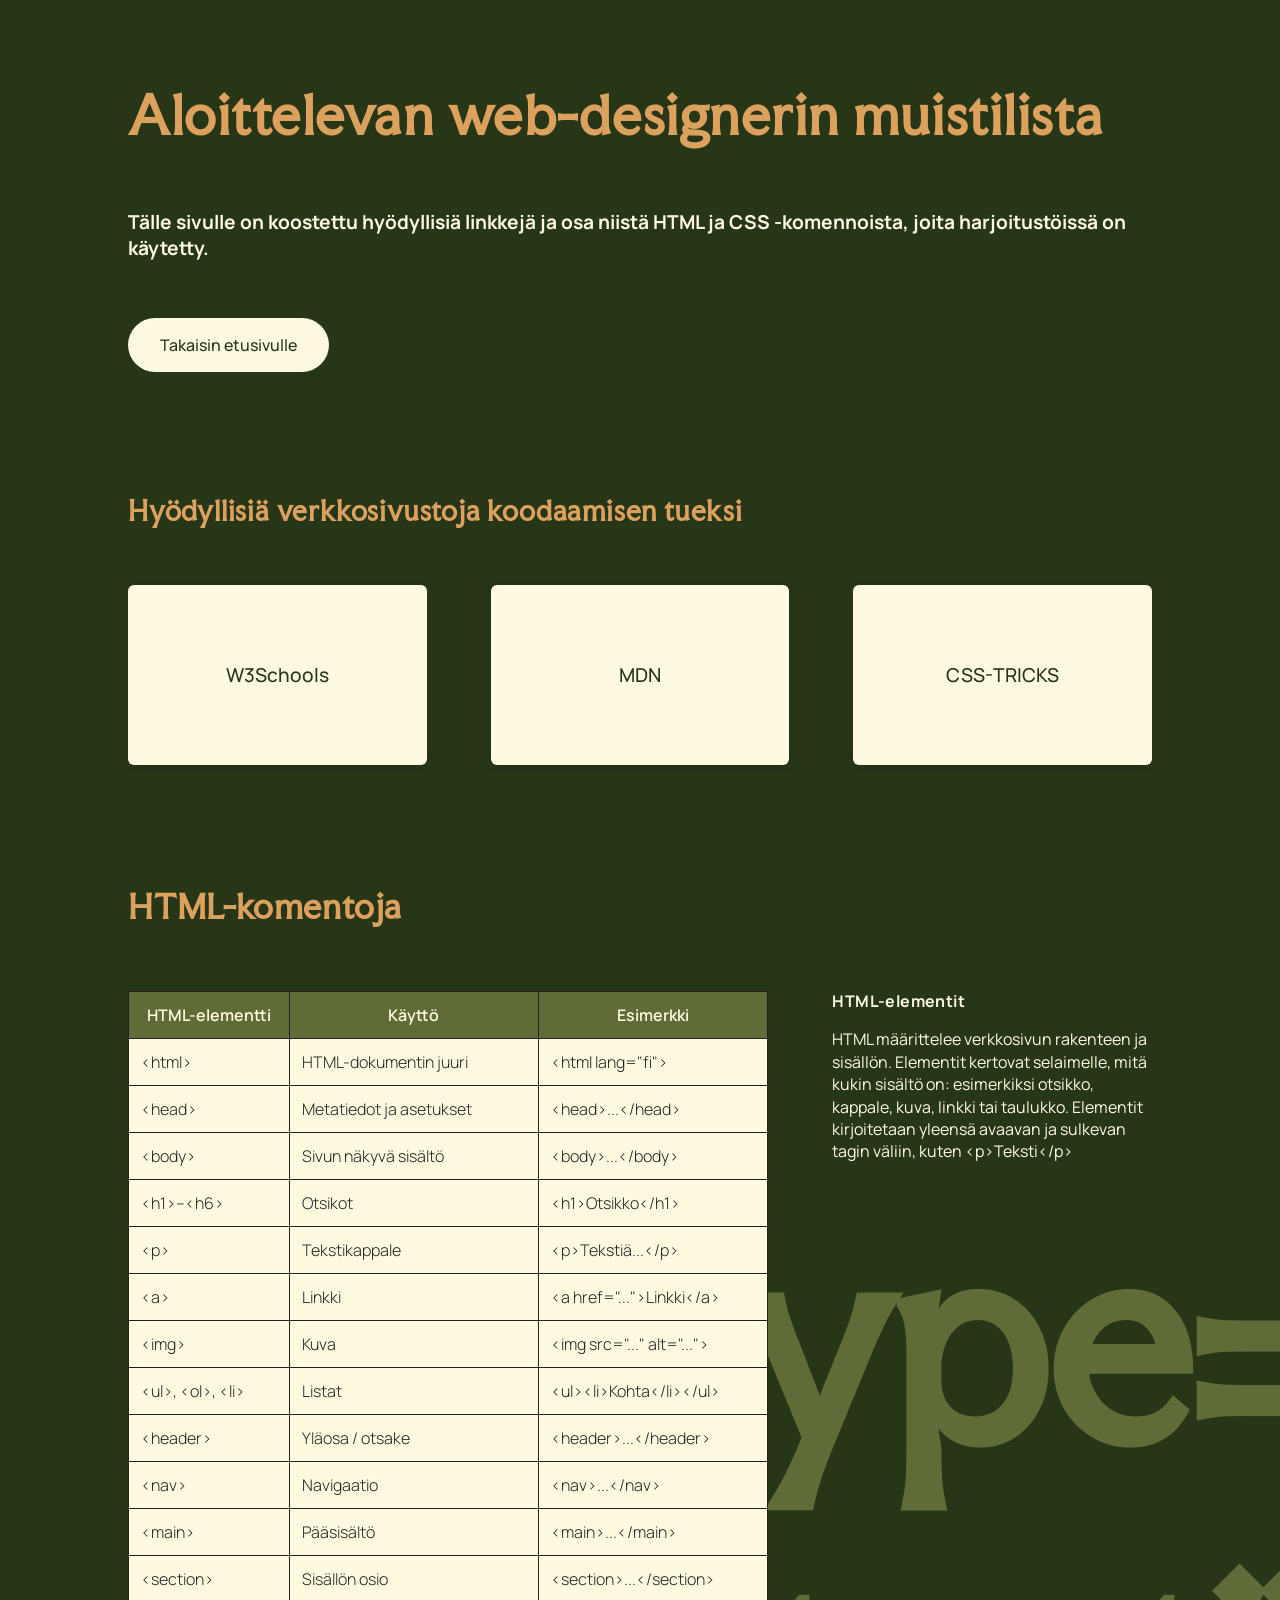
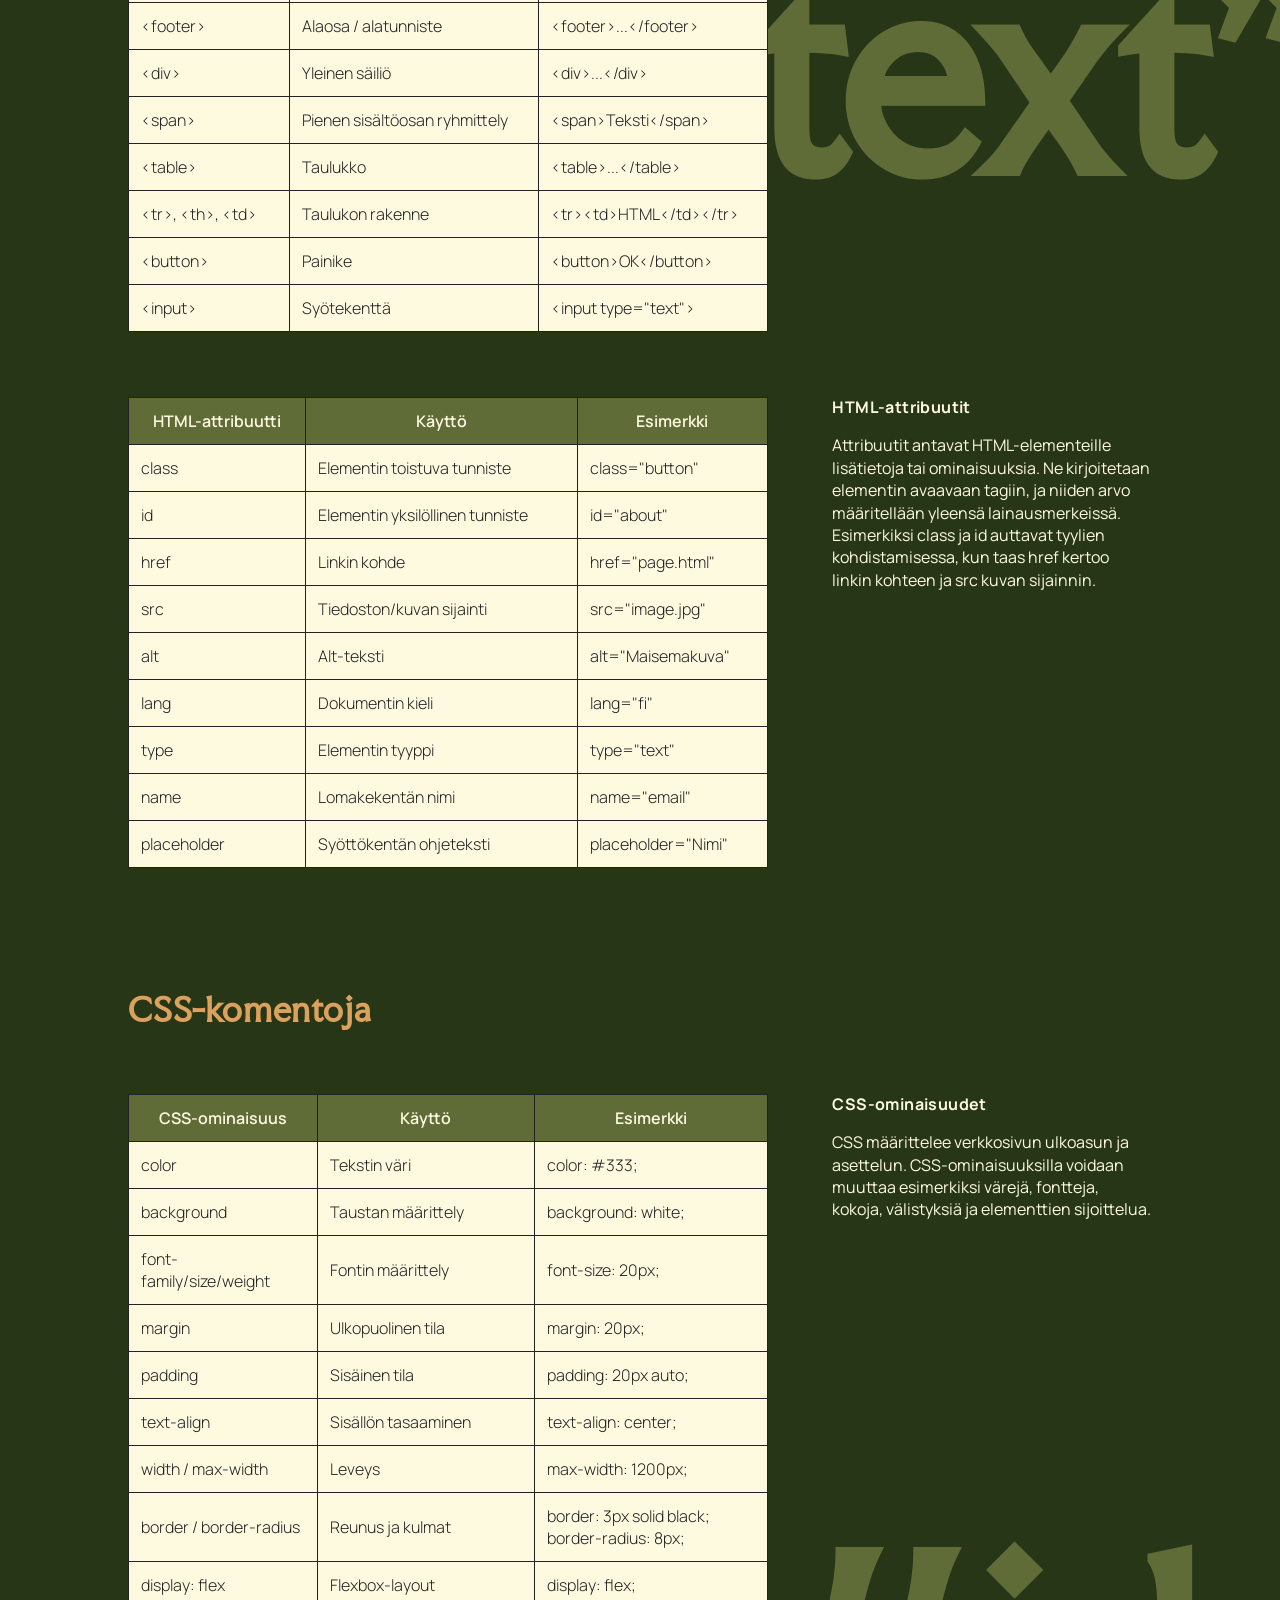
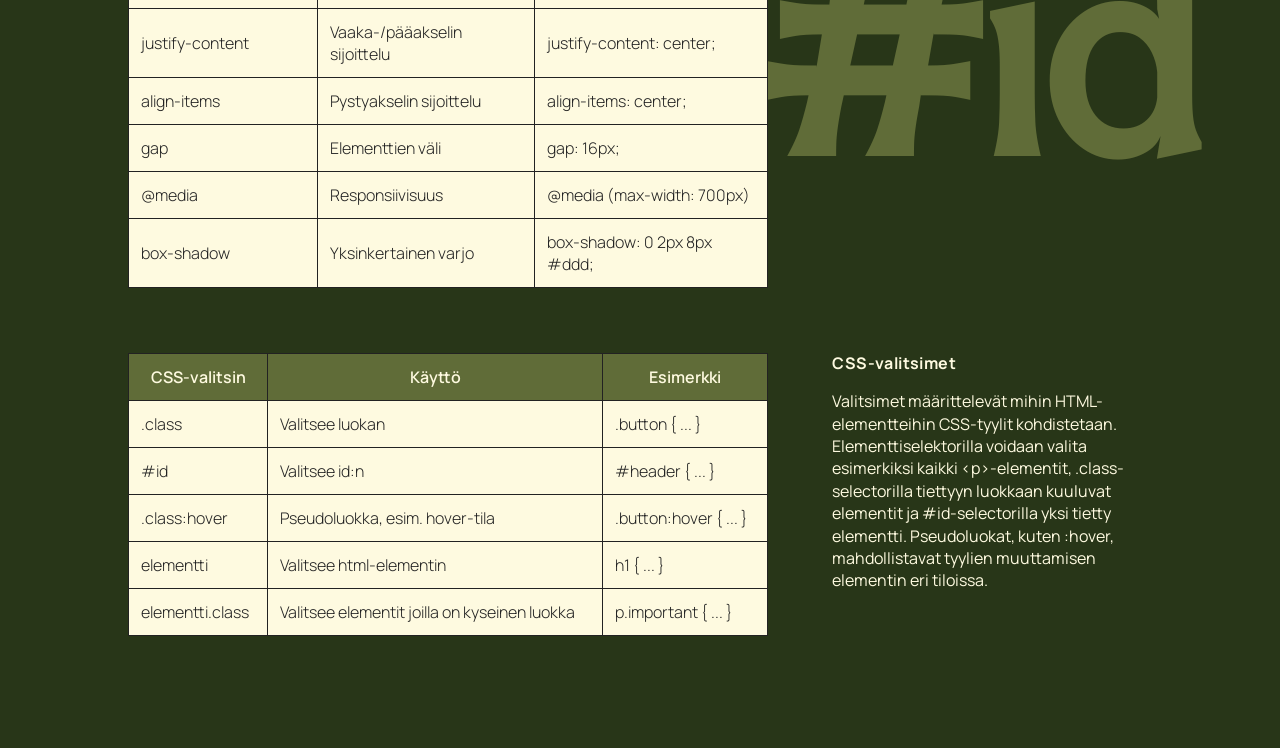
==== subpage.html @ 95933c52 "Lisätty linkkikortit alasivulle" ====
<!DOCTYPE html>
<html lang="fi">

<head>
    <title>HTML & CSS opiskeluprojekti</title>

    <meta charset="UTF-8">
    <meta name="author" content="Matias Tenhu">
    <meta name="description" content="HTML- ja CSS-opiskeluprojekti">
    <meta name="keywords" content="HTML, CSS, opiskeluprojekti">
    <meta name="viewport" content="width=device-width, initial-scale=1.0">

    <link rel="preconnect" href="https://fonts.googleapis.com">
    <link rel="preconnect" href="https://fonts.gstatic.com" crossorigin>
    <link href="https://fonts.googleapis.com/css2?family=Faculty+Glyphic&display=swap" rel="stylesheet">

    <link rel="preconnect" href="https://fonts.googleapis.com">
    <link rel="preconnect" href="https://fonts.gstatic.com" crossorigin>
    <link href="https://fonts.googleapis.com/css2?family=Manrope:wght@200..800&display=swap" rel="stylesheet">

    <link rel="stylesheet" href="style.css">
</head>

<body class="body-subpage">
    <header class="header-subpage">
        <h1>Aloittelevan web-designerin muistilista</h1>
        <h4>Tälle sivulle on koostettu hyödyllisiä linkkejä ja osa niistä HTML ja CSS -komennoista, joita
            harjoitustöissä on käytetty.</h4>
        <a href="index.html">Takaisin etusivulle</a>
    </header>

    <section class="links-subpage">
        <h3>Hyödyllisiä verkkosivustoja koodaamisen tueksi</h3>

        <div class="container-links-subpage">

            <div class="card">
                <div class="card-inner">
                    <a class="card-front" href="https://www.w3schools.com" target="_blank">
                        W3Schools</a>
                    <div class="card-back">
                        <p>Kaiken kattava kirjasto täynnä koodaustietoutta.</p>
                    </div>
                </div>
            </div>

            <div class="card">
                <div class="card-inner">
                    <a class="card-front" href="https://developer.mozilla.org/en-US/" target="_blank">
                        MDN</a>
                    <div class="card-back">
                        <p>HTML, CSS ja JavaScript ohjeita sekä hyödyllisiä työkaluja.</p>
                    </div>
                </div>
            </div>

            <div class="card">
                <div class="card-inner">
                    <a class="card-front" href="https://css-tricks.com/" target="_blank">
                        CSS-TRICKS</a>
                    <div class="card-back">
                        <p>Niksejä ja vinkkejä CSS-efektien ystäville</p>
                    </div>
                </div>
            </div>
            
        </div>
    </section>

    <main class="main-subpage">
        <section class="container-table-section">
            <h2>HTML-komentoja</h2>
            <section class="container-table-plus-aside type-decoration">
                <table>
                    <caption class="visually-hidden">HTML-elementtejä</caption>
                    <thead>
                        <tr>
                            <th>HTML-elementti</th>
                            <th>Käyttö</th>
                            <th>Esimerkki</th>
                        </tr>
                    </thead>
                    <tbody>
                        <tr>
                            <td>&lt;html&gt;</td>
                            <td>HTML-dokumentin juuri</td>
                            <td>&lt;html lang="fi"&gt;</td>
                        </tr>
                        <tr>
                            <td>&lt;head&gt;</td>
                            <td>Metatiedot ja asetukset</td>
                            <td>&lt;head&gt;...&lt;/head&gt;</td>
                        </tr>
                        <tr>
                            <td>&lt;body&gt;</td>
                            <td>Sivun näkyvä sisältö</td>
                            <td>&lt;body&gt;...&lt;/body&gt;</td>
                        </tr>
                        <tr>
                            <td>&lt;h1&gt;–&lt;h6&gt;</td>
                            <td>Otsikot</td>
                            <td>&lt;h1&gt;Otsikko&lt;/h1&gt;</td>
                        </tr>
                        <tr>
                            <td>&lt;p&gt;</td>
                            <td>Tekstikappale</td>
                            <td>&lt;p&gt;Tekstiä...&lt;/p&gt;</td>
                        </tr>
                        <tr>
                            <td>&lt;a&gt;</td>
                            <td>Linkki</td>
                            <td>&lt;a href="..."&gt;Linkki&lt;/a&gt;</td>
                        </tr>
                        <tr>
                            <td>&lt;img&gt;</td>
                            <td>Kuva</td>
                            <td>&lt;img src="..." alt="..."&gt;</td>
                        </tr>
                        <tr>
                            <td>&lt;ul&gt;, &lt;ol&gt;, &lt;li&gt;</td>
                            <td>Listat</td>
                            <td>&lt;ul&gt;&lt;li&gt;Kohta&lt;/li&gt;&lt;/ul&gt;</td>
                        </tr>
                        <tr>
                            <td>&lt;header&gt;</td>
                            <td>Yläosa / otsake</td>
                            <td>&lt;header&gt;...&lt;/header&gt;</td>
                        </tr>
                        <tr>
                            <td>&lt;nav&gt;</td>
                            <td>Navigaatio</td>
                            <td>&lt;nav&gt;...&lt;/nav&gt;</td>
                        </tr>
                        <tr>
                            <td>&lt;main&gt;</td>
                            <td>Pääsisältö</td>
                            <td>&lt;main&gt;...&lt;/main&gt;</td>
                        </tr>
                        <tr>
                            <td>&lt;section&gt;</td>
                            <td>Sisällön osio</td>
                            <td>&lt;section&gt;...&lt;/section&gt;</td>
                        </tr>
                        <tr>
                            <td>&lt;footer&gt;</td>
                            <td>Alaosa / alatunniste</td>
                            <td>&lt;footer&gt;...&lt;/footer&gt;</td>
                        </tr>
                        <tr>
                            <td>&lt;div&gt;</td>
                            <td>Yleinen säiliö</td>
                            <td>&lt;div&gt;...&lt;/div&gt;</td>
                        </tr>
                        <tr>
                            <td>&lt;span&gt;</td>
                            <td>Pienen sisältöosan ryhmittely</td>
                            <td>&lt;span&gt;Teksti&lt;/span&gt;</td>
                        </tr>
                        <tr>
                            <td>&lt;table&gt;</td>
                            <td>Taulukko</td>
                            <td>&lt;table&gt;...&lt;/table&gt;</td>
                        </tr>
                        <tr>
                            <td>&lt;tr&gt;, &lt;th&gt;, &lt;td&gt;</td>
                            <td>Taulukon rakenne</td>
                            <td>&lt;tr&gt;&lt;td&gt;HTML&lt;/td&gt;&lt;/tr&gt;</td>
                        </tr>
                        <tr>
                            <td>&lt;button&gt;</td>
                            <td>Painike</td>
                            <td>&lt;button&gt;OK&lt;/button&gt;</td>
                        </tr>
                        <tr>
                            <td>&lt;input&gt;</td>
                            <td>Syötekenttä</td>
                            <td>&lt;input type="text"&gt;</td>
                        </tr>
                    </tbody>
                </table>
                <aside>
                    <strong>HTML-elementit</strong>
                    <p>HTML määrittelee verkkosivun rakenteen ja sisällön. Elementit kertovat selaimelle, mitä kukin
                        sisältö on:
                        esimerkiksi otsikko, kappale, kuva, linkki tai taulukko. Elementit kirjoitetaan yleensä
                        avaavan ja sulkevan
                        tagin väliin, kuten &lt;p&gt;Teksti&lt;/p&gt;</p>
                </aside>
            </section>

            <section class="container-table-plus-aside">
                <table>
                    <caption class="visually-hidden">Html-attribuutteja</caption>
                    <thead>
                        <tr>
                            <th>HTML-attribuutti</th>
                            <th>Käyttö</th>
                            <th>Esimerkki</th>
                        </tr>
                    </thead>
                    <tbody>
                        <tr>
                            <td>class</td>
                            <td>Elementin toistuva tunniste</td>
                            <td>class="button"</td>
                        </tr>
                        <tr>
                            <td>id</td>
                            <td>Elementin yksilöllinen tunniste</td>
                            <td>id="about"</td>
                        </tr>
                        <tr>
                            <td>href</td>
                            <td>Linkin kohde</td>
                            <td>href="page.html"</td>
                        </tr>
                        <tr>
                            <td>src</td>
                            <td>Tiedoston/kuvan sijainti</td>
                            <td>src="image.jpg"</td>
                        </tr>
                        <tr>
                            <td>alt</td>
                            <td>Alt-teksti</td>
                            <td>alt="Maisemakuva"</td>
                        </tr>
                        <tr>
                            <td>lang</td>
                            <td>Dokumentin kieli</td>
                            <td>lang="fi"</td>
                        </tr>
                        <tr>
                            <td>type</td>
                            <td>Elementin tyyppi</td>
                            <td>type="text"</td>
                        </tr>
                        <tr>
                            <td>name</td>
                            <td>Lomakekentän nimi</td>
                            <td>name="email"</td>
                        </tr>
                        <tr>
                            <td>placeholder</td>
                            <td>Syöttökentän ohjeteksti</td>
                            <td>placeholder="Nimi"</td>
                        </tr>
                    </tbody>
                </table>
                <aside>
                    <strong>HTML-attribuutit</strong>
                    <p>Attribuutit antavat HTML-elementeille lisätietoja tai ominaisuuksia. Ne kirjoitetaan
                        elementin avaavaan
                        tagiin, ja niiden arvo määritellään yleensä lainausmerkeissä. Esimerkiksi class ja id
                        auttavat tyylien
                        kohdistamisessa, kun taas href kertoo linkin kohteen ja src kuvan sijainnin.</p>
                </aside>
            </section>
        </section>


        <section class="container-table-section">
            <h2>CSS-komentoja</h2>
            <section class="container-table-plus-aside id-decoration">
                <table>
                    <caption class="visually-hidden">CSS-ominaisuuksia</caption>
                    <thead>
                        <tr>
                            <th>CSS-ominaisuus</th>
                            <th>Käyttö</th>
                            <th>Esimerkki</th>
                        </tr>
                    </thead>
                    <tbody>
                        <tr>
                            <td>color</td>
                            <td>Tekstin väri</td>
                            <td>color: #333;</td>
                        </tr>
                        <tr>
                            <td>background</td>
                            <td>Taustan määrittely</td>
                            <td>background: white;</td>
                        </tr>
                        <tr>
                            <td>font-family/size/weight</td>
                            <td>Fontin määrittely</td>
                            <td>font-size: 20px;</td>
                        </tr>
                        <tr>
                            <td>margin</td>
                            <td>Ulkopuolinen tila</td>
                            <td>margin: 20px;</td>
                        </tr>
                        <tr>
                            <td>padding</td>
                            <td>Sisäinen tila</td>
                            <td>padding: 20px auto;</td>
                        </tr>
                        <tr>
                            <td>text-align</td>
                            <td>Sisällön tasaaminen</td>
                            <td>text-align: center;</td>
                        </tr>
                        <tr>
                            <td>width / max-width</td>
                            <td>Leveys</td>
                            <td>max-width: 1200px;</td>
                        </tr>
                        <tr>
                            <td>border / border-radius</td>
                            <td>Reunus ja kulmat</td>
                            <td>border: 3px solid black;<br>border-radius: 8px;</td>
                        </tr>
                        <tr>
                            <td>display: flex</td>
                            <td>Flexbox-layout</td>
                            <td>display: flex;</td>
                        </tr>
                        <tr>
                            <td>justify-content</td>
                            <td>Vaaka-/pääakselin sijoittelu</td>
                            <td>justify-content: center;</td>
                        </tr>
                        <tr>
                            <td>align-items</td>
                            <td>Pystyakselin sijoittelu</td>
                            <td>align-items: center;</td>
                        </tr>
                        <tr>
                            <td>gap</td>
                            <td>Elementtien väli</td>
                            <td>gap: 16px;</td>
                        </tr>
                        <tr>
                            <td>@media</td>
                            <td>Responsiivisuus</td>
                            <td>@media (max-width: 700px)</td>
                        </tr>
                        <tr>
                            <td>box-shadow</td>
                            <td>Yksinkertainen varjo</td>
                            <td>box-shadow: 0 2px 8px #ddd;</td>
                        </tr>
                    </tbody>
                </table>
                <aside>
                    <strong>CSS-ominaisuudet</strong>
                    <p>CSS määrittelee verkkosivun ulkoasun ja asettelun. CSS-ominaisuuksilla voidaan muuttaa
                        esimerkiksi
                        värejä, fontteja, kokoja, välistyksiä ja elementtien sijoittelua.</p>
                </aside>
            </section>

            <section class="container-table-plus-aside">
                <table>
                    <caption class="visually-hidden">CSS-valitsimia</caption>
                    <thead>
                        <tr>
                            <th>CSS-valitsin</th>
                            <th>Käyttö</th>
                            <th>Esimerkki</th>
                        </tr>
                    </thead>
                    <tbody>
                        <tr>
                            <td>.class</td>
                            <td>Valitsee luokan</td>
                            <td>.button { ... }</td>
                        </tr>
                        <tr>
                            <td>#id</td>
                            <td>Valitsee id:n</td>
                            <td>#header { ... }</td>
                        </tr>
                        <tr>
                            <td>.class:hover</td>
                            <td>Pseudoluokka, esim. hover-tila</td>
                            <td>.button:hover { ... }</td>
                        </tr>
                        <tr>
                            <td>elementti</td>
                            <td>Valitsee html-elementin</td>
                            <td>h1 { ... }</td>
                        </tr>
                        <tr>
                            <td>elementti.class</td>
                            <td>Valitsee elementit joilla on kyseinen luokka</td>
                            <td>p.important { ... }</td>
                        </tr>
                    </tbody>
                </table>
                <aside>
                    <strong>CSS-valitsimet</strong>
                    <p>Valitsimet määrittelevät mihin HTML-elementteihin CSS-tyylit kohdistetaan.
                        Elementtiselektorilla voidaan
                        valita esimerkiksi kaikki &lt;p&gt;-elementit, .class-selectorilla tiettyyn luokkaan
                        kuuluvat elementit
                        ja #id-selectorilla yksi tietty elementti. Pseudoluokat, kuten :hover, mahdollistavat
                        tyylien
                        muuttamisen elementin eri tiloissa.</p>
                </aside>
            </section>
        </section>
    </main>

</body>

</html>
---- style.css ----
/* #region MAINPAGE */

/* #region body */
* {
  box-sizing: border-box;
}

html {
  scroll-behavior: smooth;
}

body {
  margin: 0;
}

p,
li {
  font-family: "Manrope", sans-serif;
  font-size: 1rem;
  line-height: 1.4;
  max-width: 65ch;

}

h1 {
  font-family: "Faculty Glyphic", sans-serif;
  font-size: clamp(2.5rem, 4vw, 3.5rem);
  letter-spacing: 1.5px;
  line-height: 1.3;
}

h2 {
  font-family: "Faculty Glyphic", sans-serif;
  font-size: 32px;
  line-height: 1.2;
  letter-spacing: 0.8px;
}

h3 {
  font-family: "Faculty Glyphic", sans-serif;
  font-size: 1.6rem;
  letter-spacing: 0.8px;
}

h4 {
  font-family: "Manrope", sans-serif;
  font-size: 1.2rem;
}

strong {
  font-family: "Manrope", sans-serif;
  letter-spacing: 0.4px;
}

/* #endregion */

/* #region header */

.container-header {
  min-height: 100vh;
  padding: 5rem 10%;
  display: flex;
  flex-direction: column;
  justify-content: center;
  background-color: #283618;
  
  background-image: url("images/left-brace.svg");
  background-repeat: no-repeat;
  background-position: top left;
  background-size: 400px
}

.header-columns {
  display: flex;
  flex-direction: row;
  gap: 12rem;
}

.container-header h1 {
  color: #DDA15E;
}

.container-header p,
.container-header h4,
.container-header li,
.container-header strong {
  color: #FEFAE0;
}
/* vanha linkki, voi poistaa kun on varma ettei tarvii 
.container-header a {
  font-family: "Manrope";
  font-weight: 500;
  background-color: #FEFAE0;
  border-radius: 6px;
  padding: 16px 32px;
  width: fit-content;
  justify-content: center;
  align-items: center;
  margin-top: 2rem;
}

.container-header a:link {
  color: #283618;
  text-decoration: none;
}

.container-header a:visited {
  color: #606C38;
  text-decoration: none;
}

.container-header a:hover {
  color: #DDA15E;
  text-decoration: none;
}

.container-header a:active {
  color: #BC6C25;
  text-decoration: none;
}
  */

.animation1 {
animation: slide-up 1.5s cubic-bezier(0.22, 1, 0.36, 1) forwards;
}

@keyframes slide-up {
  from {
    transform: translateY(100vh);
    opacity: 0;
  }

  to {
    transform: translateY(0);
    opacity: 1;
  }
}

.animation2 {
animation: slide-up2 2s cubic-bezier(0.22, 1, 0.36, 1) forwards;
}

@keyframes slide-up2 {
  from {
    transform: translateY(200vh);
    opacity: 0;
  }

  to {
    transform: translateY(0);
    opacity: 1;
  }
}

.animation3 {
  opacity: 0;
  transform: translateX(100vw);

  animation: slide-in 2s cubic-bezier(0.22, 1, 0.36, 1) forwards;
  animation-delay: 1.5s;

  font-size: 13vh;
}

@keyframes slide-in {
  from {
    transform: translateX(100vw);
    opacity: 0;
  }

  to {
    transform: translateX(0);
    opacity: 1;
  }
}



/* #endregion */

/* #region main */

.container-main {
  border-top: 5px dashed #DDA15E;
  padding: 5rem 10% 10rem;
  display: flex;
  flex-direction: column;
  gap: 6rem;

  background-color: #283618;
  position: relative;

  background-image: url("images/code-decoration.svg");
  background-repeat: no-repeat;
  background-position: right center;
  background-size: auto 120%;
}

.code-fade-green {
    position: absolute;
    inset: 0;
    background: linear-gradient(
        to right,
        #283618 0%,
        #283618 60%,
        #28361800 95%
      );
    pointer-events: none;
}

.container-main h1,
.container-main .course-card {
    position: relative;
    z-index: 1;
}

.container-main h1 {
  color: #DDA15E;
  margin-bottom: 0;
}

.course-card {
  display: flex;
  flex-direction: column;
  gap: 0.8rem;
  max-width: clamp(40ch, 70vw, 80ch);
  padding: 2rem;
  
  border: 1px solid #606C3833;
  border-radius: 16px;

  background: #606C380D;
  backdrop-filter: blur(12px);
  -webkit-backdrop-filter: blur(12px);
  box-shadow:
    0 8px 30px rgb(0 0 0 / 0.08),
    inset 0 1px 1px rgb(255 255 255 / 0.5);

  transition: transform 0.2s ease;
}

.course-card:hover{
  transform: scale(1.03);
}

.course-card h2 {
  color: #DDA15E;
  margin: 1rem 0 0rem;

}

.course-card p,
.course-card strong,
.course-card li,
.course-card a {
  color: #FEFAE0;
}

.two-columns {
  display: flex;
  flex-direction: row;
  gap: 8rem;
}

.two-columns p {
  margin: 0;
}

a:link {
  color: #FEFAE0;
  text-decoration: underline;
}

a:visited {
  color: #606C38;
  text-decoration: underline;
}

a:hover {
  color: #DDA15E;
  text-decoration: underline;
}

a:active {
  color: #BC6C25;
  text-decoration: underline;
}


/* #endregion */

/* #region reflection */

.section-reflection {
  min-height: 90vh;
  padding: 5rem 10%;
  color: #283618;
  background-color: #FEFAE0;
  /* HTML-elementin ankkurointi parent-elementtiin */
  position: relative;
  overflow: hidden;
}

 /* HTML-elementti */
.section-reflection::before {
  content: "</html>";
  position: absolute;

  /* sijainti */
  right: -10%;
  bottom: -12%;

  /* koko */
  font-size: clamp(8rem, 20vw, 20rem);
  font-weight: 700;

  /* ulkoasu */
  color: #DDA15E;
  font-family: "Faculty Glyphic";

  /* ei vaikuta sisältöön */
  pointer-events: none;
  user-select: none;

  /* estää koristeen vaikuttamasta layoutiin */
  z-index: 0;
}

.section-reflection>* {
  position: relative;
  z-index: 1;
}

.three-columns {
  display: grid;
  grid-template-columns: repeat(3, 1fr);
  gap: 3rem;
  margin-top: 4rem;
}

.section-reflection h4 {
  color: #283618;
}

/* #endregion */

/* #region footer */

.footer {
  height: clamp(20vh, 30vw, 40vw);
  padding: 5rem 10%;
  text-align: center;
  background-color: #DDA15E;

  display: flex;
  flex-direction: column;
  justify-content: center;
  gap: 1.5rem;
  position: relative;

  background-image: url("images/orange-code-decoration.svg");
  background-repeat: no-repeat;
  background-position: left center;
  background-size: clamp(300px, 35vw, 600px) auto;
}

.color-fade-orange {
  position: absolute;
  inset: 0;

  background: linear-gradient(
    to left,
    #DDA15E 0%,
    #DDA15E 70%,
    #DDA15E00 95%
  );

  pointer-events: none;
}

.footer h3,
.footer .container-buttons {
  position: relative;
  z-index: 1;
}

.footer h3 {
  margin-top: 0;
  font-size: clamp(1.2rem, 3vw, 2.5rem);
  color:#FEFAE0;
}

.container-buttons {
  display: flex;
  justify-content: center;
  gap: 6rem;
}

.container-buttons a {
  position: relative;
  padding: 16px 32px;
  flex: 1 0 0;
  font-family: "Manrope";
  font-weight: 700;
  color:#BC6C25;
  background-color: #FEFAE0;
  box-shadow: 2px 2px 3px #BC6C25;
  text-decoration: none;
  border-radius: 6px;
  cursor: pointer;
  overflow: hidden;
  z-index: 0;
}

/* Oranssi tausta */
.container-buttons a::before {
  content: "";
  position: absolute;
  inset: 0;
  background: #BC6C25;
  transform: scaleY(0);
  transform-origin: bottom;
  transition: transform 0.4s ease;
  z-index: -1;
}

/* Hover: oranssi pyyhkäisee alhaalta ylös */
.container-buttons a:hover::before {
  transform: scaleY(1);
}

/* Tekstin väri hoverissa */
.container-buttons a:hover {
  color: #FEFAE0;
}

/* Napsahdus painettaessa */
.container-buttons a:active {
  transform: scale(0.94);
  transition: transform 0.05s;
  box-shadow: 0.5px 0.5px 3px #BC6C25;
}

/* #endregion */

/* #endregion */


/* #region SUBPAGE */

/* #region body */

.body-subpage {
  background-color: #283618;
}

.body-subpage h1,
.body-subpage h2,
.body-subpage h3 {
  color: #DDA15E
}

.body-subpage h4,
.body-subpage p,
.body-subpage strong {
  color: #FEFAE0;
}

.body-subpage th {
  font-family: "Manrope";
  font-weight: 600;
  color: #FEFAE0;
}

.body-subpage td {
  font-family: "Manrope";
  font-weight: 300;
  color: #222;
}


/* #endregion */

/* #region header */

.header-subpage {
  display: flex;
  flex-direction: column;
  min-height: 20vh;
  padding: 3rem 10%;
}


.header-subpage a {
  font-family: "Manrope";
  font-weight: 500;
  background-color: #FEFAE0;
  border-radius: 30px;
  padding: 16px 32px;
  width: fit-content;
  justify-content: center;
  align-items: center;
  margin-top: 2rem;
}

.header-subpage a:link {
  color: #283618;
  text-decoration: none;
}

.header-subpage a:visited {
  color: #606C38;
  text-decoration: none;
}

.header-subpage a:hover {
  color: #DDA15E;
  text-decoration: none;
}

.header-subpage a:active {
  color: #BC6C25;
  text-decoration: none;
}

/* #endregion */

/* #region useful links */

.links-subpage {
  display: flex;
  flex-direction: column;
  gap: 2rem;
  min-height: 20vh;
  padding: 3rem 10%;
}

.container-links-subpage {
  display: flex;
  flex-direction: row;
  gap: 4rem;
}

.card {
  flex: 1;
  height: 180px;
  perspective: 1000px;
  font-family: "Manrope";
  font-weight: 500;
}

/* Kortin pyörivä osa */
.card-inner {
  position: relative;
  width: 100%;
  height: 100%;

  transition: transform 0.5s ease;
  transform-style: preserve-3d;

  box-shadow: 0 2px 6px #2222224D;
  border-radius: 6px;
}

/* Pyöräytys */
.card:hover .card-inner {
  transform: rotateY(180deg);
}

/* Etu- ja takapuolen yhteiset tyylit */
.card-front,
.card-back {
  position: absolute;
  inset: 0;

  display: flex;
  justify-content: center;
  align-items: center;

  padding: 32px;
  border-radius: 6px;

  backface-visibility: hidden;
}

/* Etupuoli */
.card-front {
  background: #FEFAE0;
  color: #222222;
  font-size: larger;
  text-decoration: none;
}

/* Takapuoli */
.card-back {
  background: #FEFAE0;
  color: #222222;
  text-align: center;

  transform: rotateY(180deg);
}

.card p,
.card a {
  color:#283618;
  text-decoration: none;
}

/*
.card {
  display: flex;
  flex-direction: column;
  text-align: center;
  padding: 32px;
  justify-content: center;
  align-items: center;
  gap: 8px;
  flex: 1;
  background: #FEFAE0;
  font-family: "Manrope";
  font-weight: 500;
  border-radius: 6px;

  box-shadow: 0 2px 6px #2222224D;
  
  transition: transform 0.2s ease;
}

.card:hover {
  transform: scale(1.03);
  transform: translateY(-2px);
  box-shadow: 0 5px 12px #222222;
}

.card a {
  font-size: larger;
}

.card p {
  color: #222222;
}
*/

/* #endregion */

/* #region main */

.main-subpage {
  margin-bottom: 5vw;
}

.container-table-section {
  display: flex;
  flex-direction: column;
  gap: 4rem;
  min-height: 20vh;
  padding: 3rem 10%;
}

.container-table-section h2 {
  margin-bottom: 0rem;
}

.container-table-plus-aside {
  display: flex;
  flex-direction: row;
  gap: 4rem;
}

aside {
  max-width: 40ch;
  flex: 1
}

table {
  border-collapse: collapse;
  background-color: #FEFAE0;
  width: 100%;
  flex: 2
}

th,
td {
  border: 1px solid #222222;
  padding: 0.75rem;
}

th {
  background-color: #606C38;
}

tr {
  background-color: #FEFAE0;
}

.visually-hidden {
  position: absolute;
  width: 1px;
  height: 1px;
  overflow: hidden;
  clip-path: inset(50%);
  white-space: nowrap;
}

.type-decoration {
  position: relative;
  overflow: visible;
}

.type-decoration::before {
  content: "type=\A”text”";
  white-space: pre;

  position: absolute;
  left: 50%;
  top: 20%;

  transform: translateX(0);

  font-size: clamp(8rem, 20vw, 25rem);
  font-weight: 700;
  color: #606C38;
  font-family: "Faculty Glyphic", sans-serif;

  pointer-events: none;
  user-select: none;
  z-index: 0;
}
.id-decoration {
  position: relative;
  overflow: visible;
}

.id-decoration::before {
  content: "#id";
  position: absolute;

  right: -5%;
  top: 50%;

  font-size: clamp(8rem, 20vw, 25rem);
  font-weight: 700;
  color: #606C38;
  font-family: "Faculty Glyphic", sans-serif;

  pointer-events: none;
  user-select: none;
  z-index: 0;
}

.container-table-section * {
  position: relative;
  z-index: 1;
}

/* #endregion */

/* #endregion */
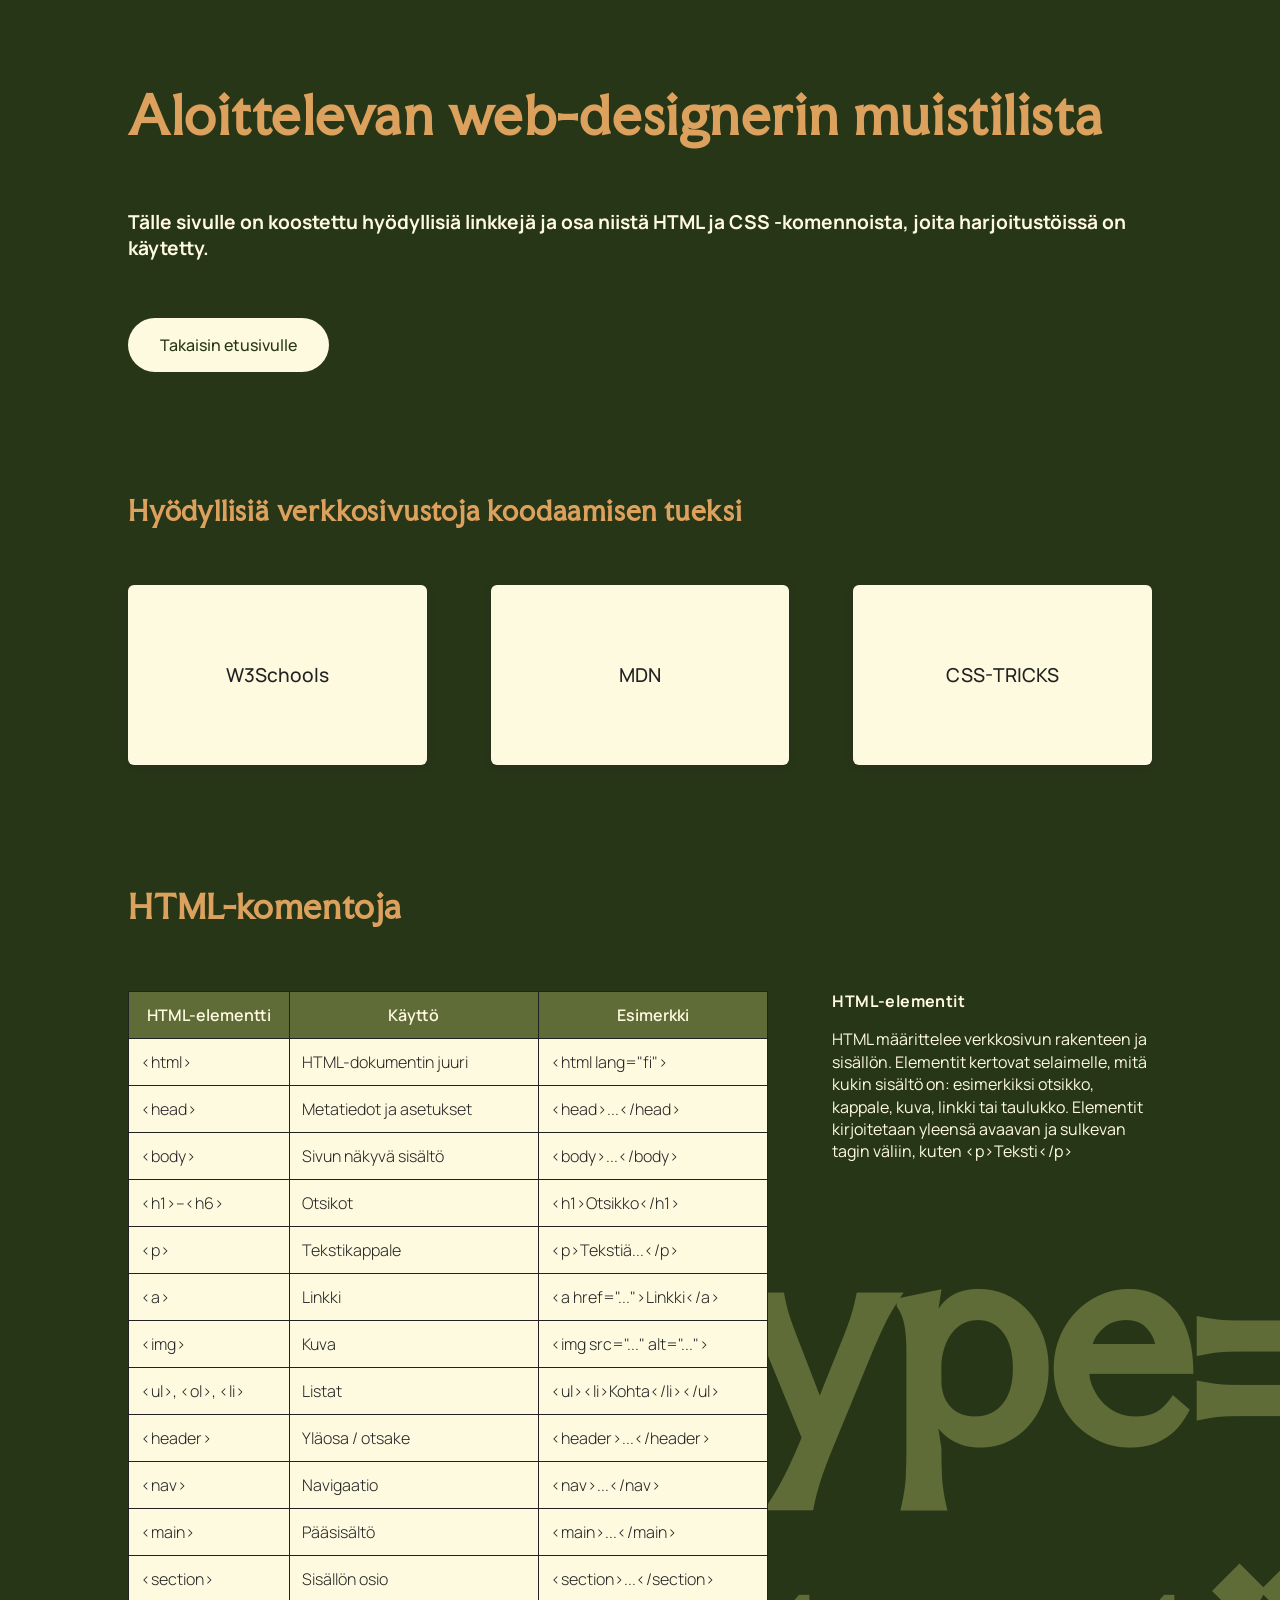
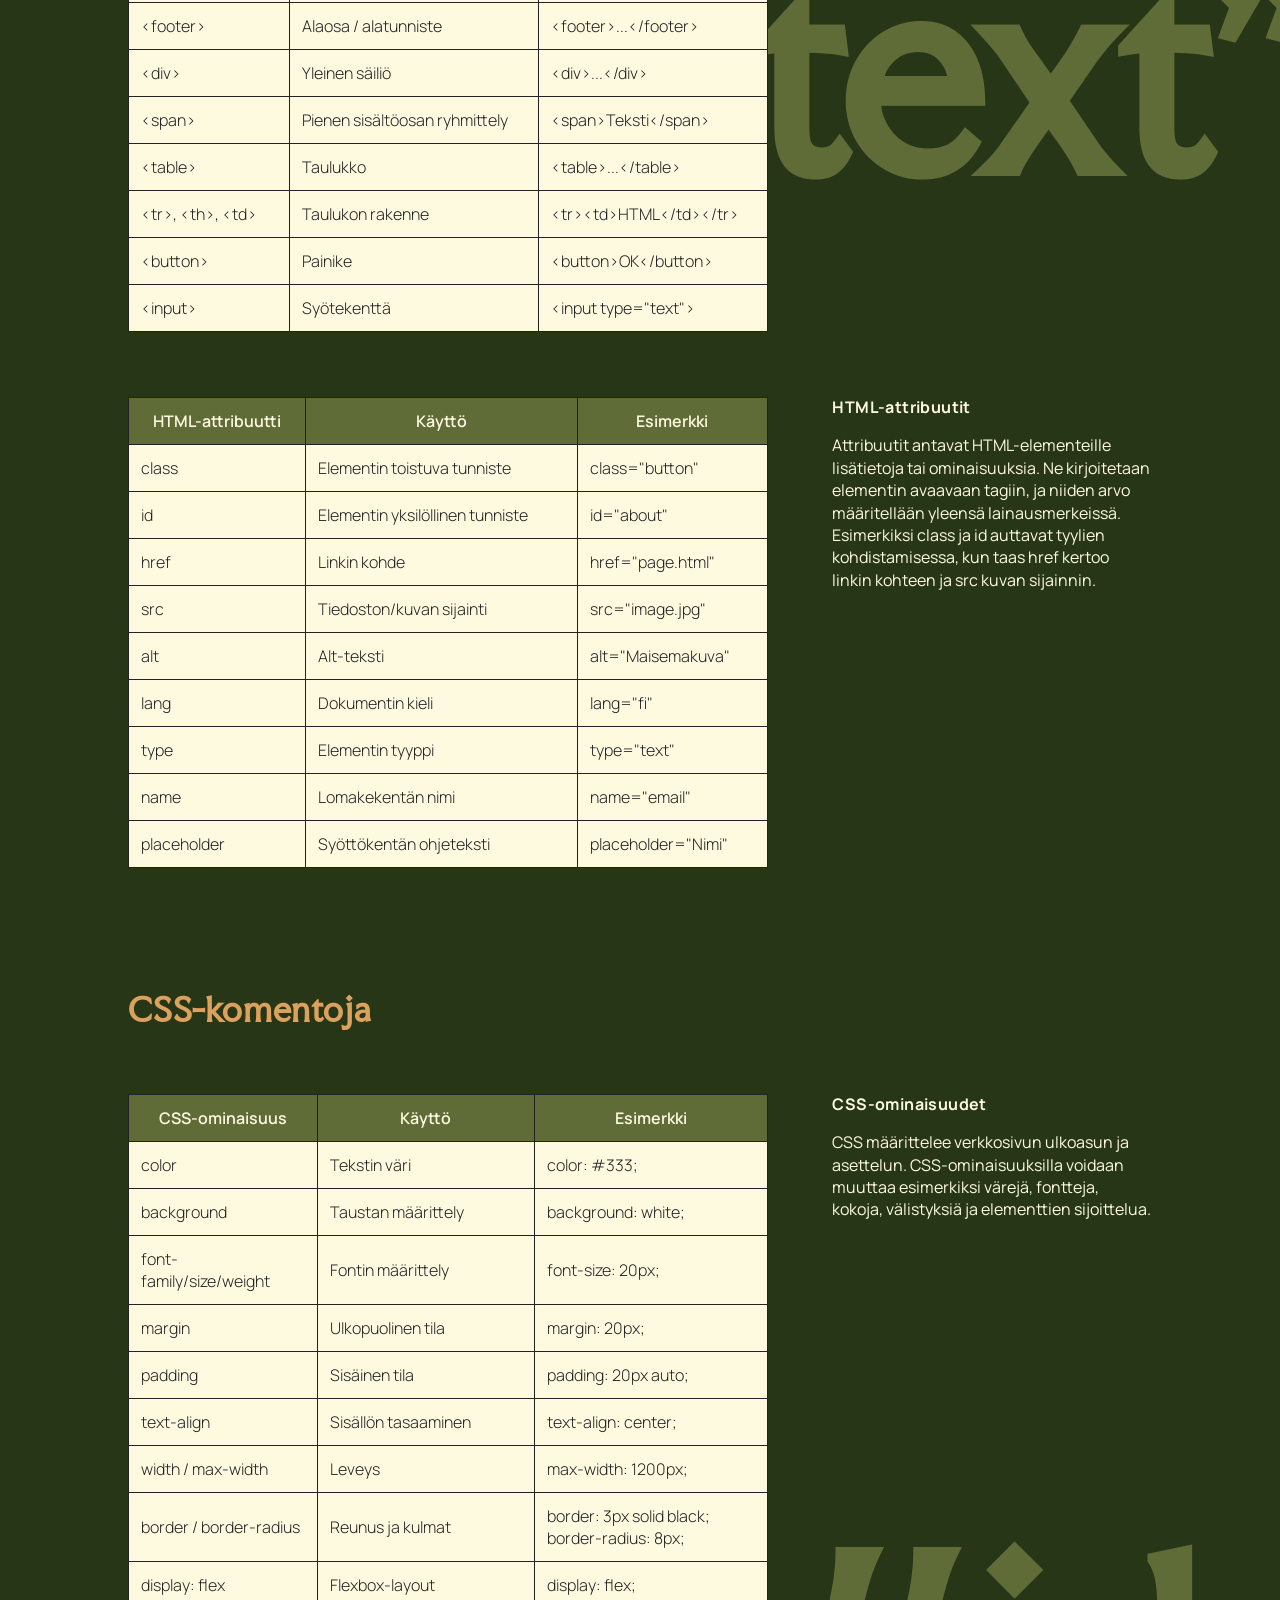
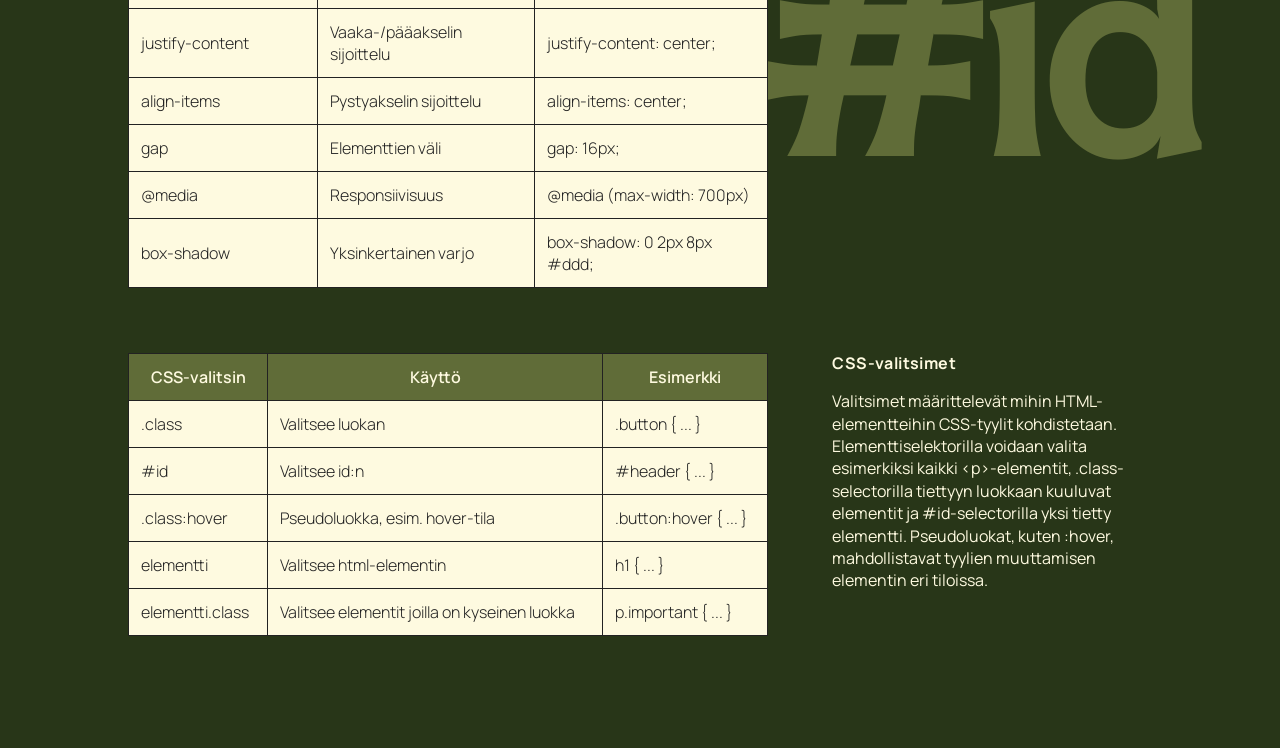
==== commit 6cc84a8e: "Kortteja säädetty, ei toimi" ====
--- a/subpage.html
+++ b/subpage.html
@@ -29,43 +29,49 @@
         <a href="index.html">Takaisin etusivulle</a>
     </header>
 
-    <section class="links-subpage">
-        <h3>Hyödyllisiä verkkosivustoja koodaamisen tueksi</h3>
+   <section class="links-subpage">
+    <h3>Hyödyllisiä verkkosivustoja koodaamisen tueksi</h3>
 
         <div class="container-links-subpage">
 
-            <div class="card">
+            <a class="card" href="https://www.w3schools.com" target="_blank">
                 <div class="card-inner">
-                    <a class="card-front" href="https://www.w3schools.com" target="_blank">
-                        W3Schools</a>
+                    <div class="card-front">
+                        W3Schools
+                    </div>
+
                     <div class="card-back">
                         <p>Kaiken kattava kirjasto täynnä koodaustietoutta.</p>
                     </div>
                 </div>
-            </div>
-
-            <div class="card">
+            </a>
+
+            <a class="card" href="https://developer.mozilla.org/en-US/" target="_blank">
                 <div class="card-inner">
-                    <a class="card-front" href="https://developer.mozilla.org/en-US/" target="_blank">
-                        MDN</a>
+                    <div class="card-front">
+                        MDN
+                    </div>
+
                     <div class="card-back">
                         <p>HTML, CSS ja JavaScript ohjeita sekä hyödyllisiä työkaluja.</p>
                     </div>
                 </div>
-            </div>
-
-            <div class="card">
+            </a>
+
+            <a class="card" href="https://css-tricks.com/" target="_blank">
                 <div class="card-inner">
-                    <a class="card-front" href="https://css-tricks.com/" target="_blank">
-                        CSS-TRICKS</a>
+                    <div class="card-front">
+                        CSS-TRICKS
+                    </div>
+
                     <div class="card-back">
-                        <p>Niksejä ja vinkkejä CSS-efektien ystäville</p>
+                        <p>Niksejä ja vinkkejä CSS-efektien ystäville.</p>
                     </div>
                 </div>
-            </div>
-            
+            </a>
+
         </div>
-    </section>
+</section>
 
     <main class="main-subpage">
         <section class="container-table-section">
--- a/style.css
+++ b/style.css
@@ -547,6 +547,9 @@
   perspective: 1000px;
   font-family: "Manrope";
   font-weight: 500;
+  text-decoration: none;
+  color: inherit;
+  display: block;
 }
 
 /* Kortin pyörivä osa */
@@ -588,7 +591,6 @@
   background: #FEFAE0;
   color: #222222;
   font-size: larger;
-  text-decoration: none;
 }
 
 /* Takapuoli */
@@ -598,6 +600,8 @@
   text-align: center;
 
   transform: rotateY(180deg);
+
+  pointer-events: none;
 }
 
 .card p,
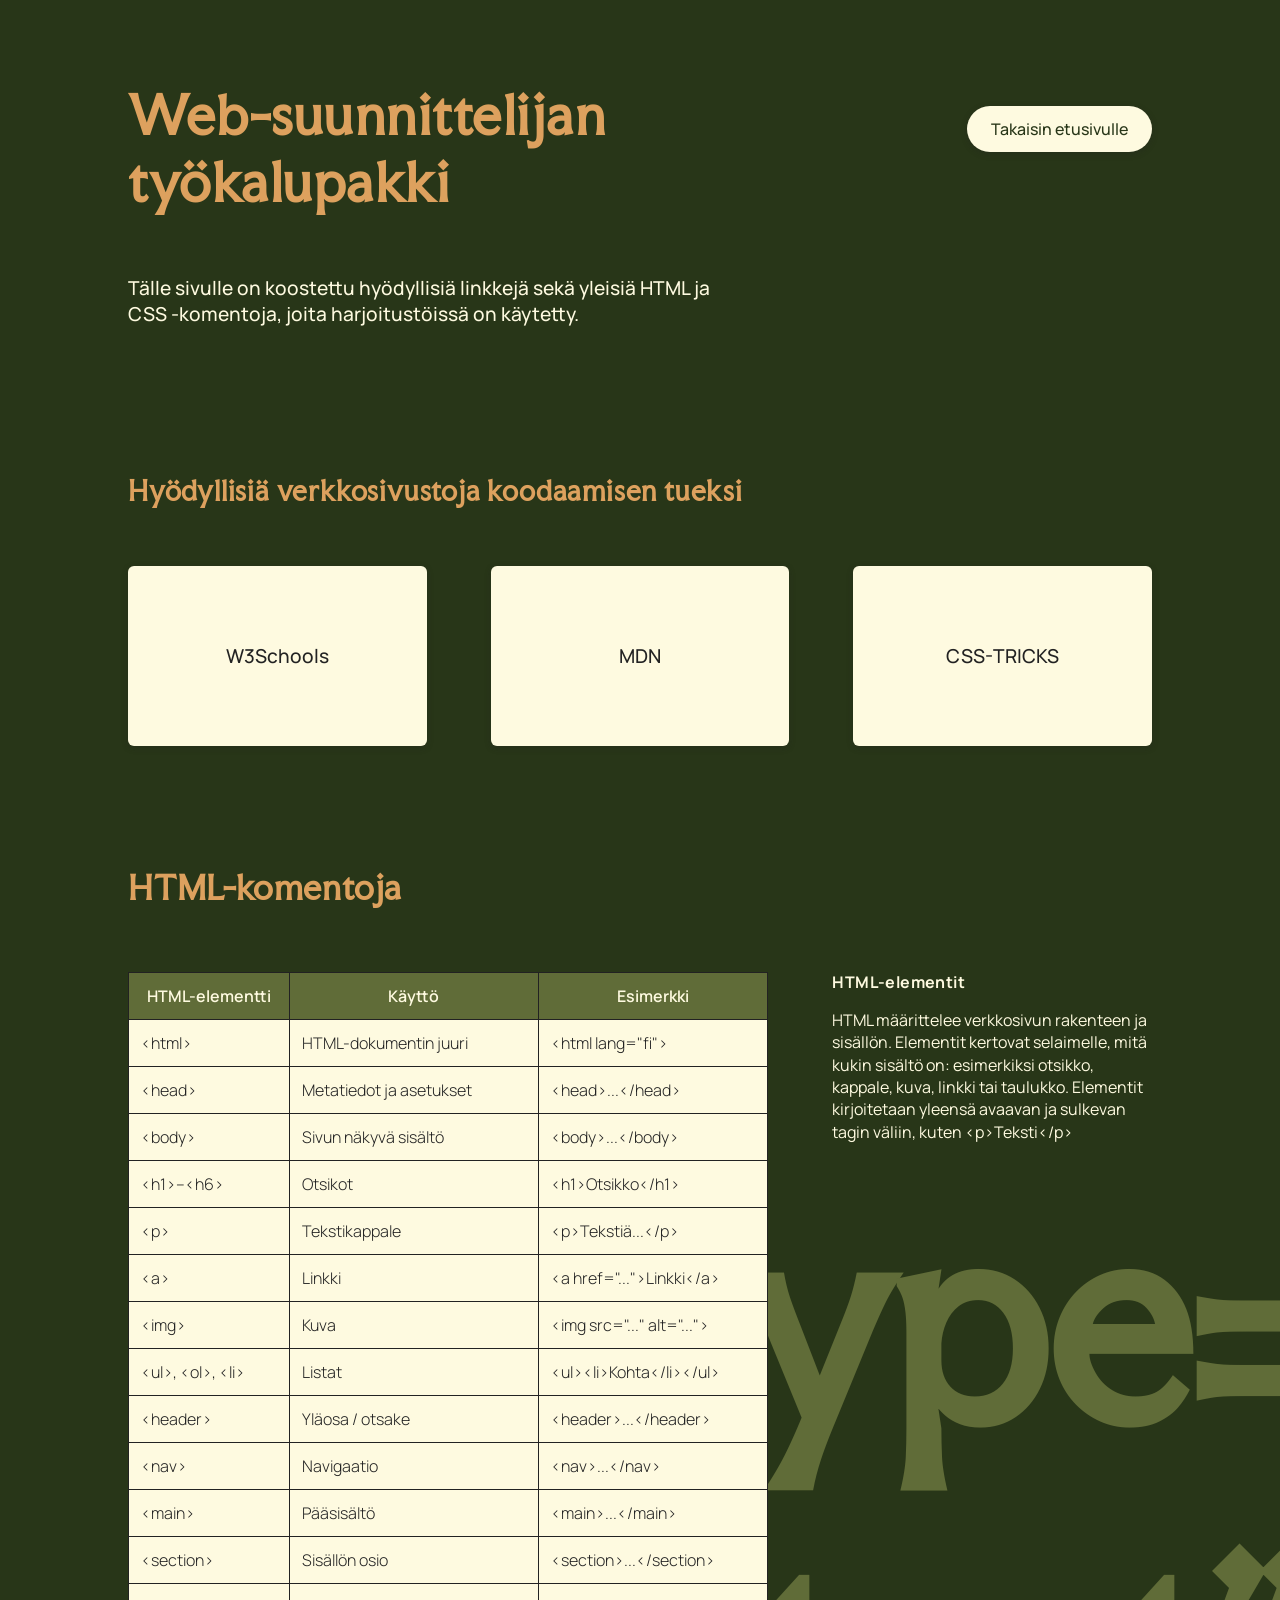
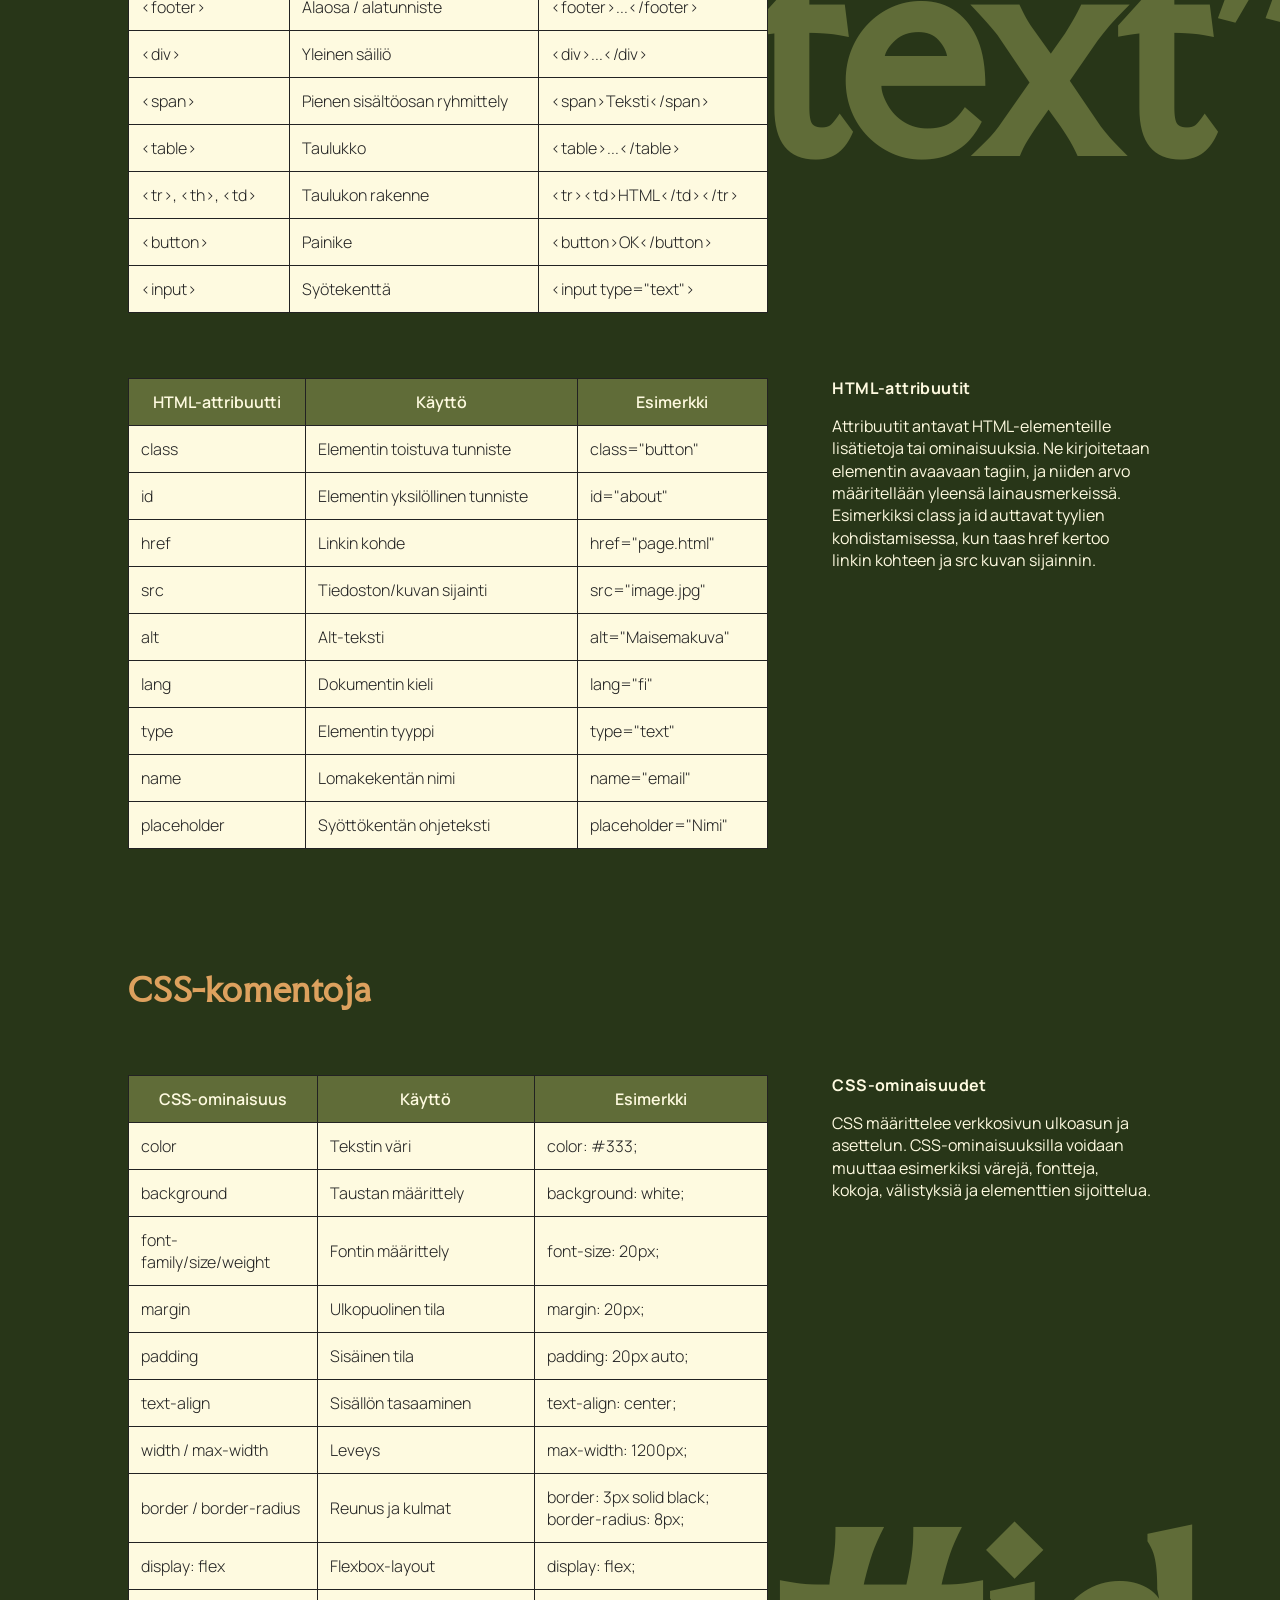
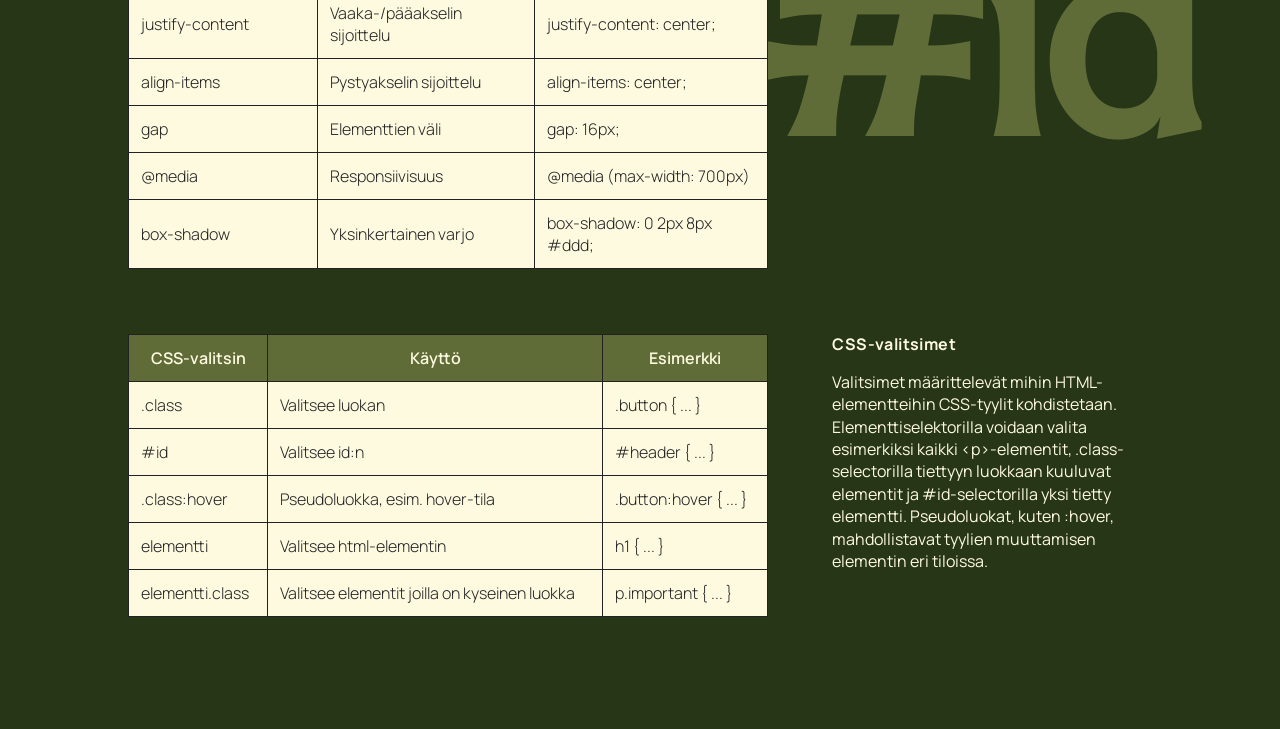
==== commit a7e97790: "Desktop valmis" ====
--- a/subpage.html
+++ b/subpage.html
@@ -22,10 +22,12 @@
 </head>
 
 <body class="body-subpage">
-    <header class="header-subpage">
-        <h1>Aloittelevan web-designerin muistilista</h1>
-        <h4>Tälle sivulle on koostettu hyödyllisiä linkkejä ja osa niistä HTML ja CSS -komennoista, joita
-            harjoitustöissä on käytetty.</h4>
+    <header class="layout-header-subpage">
+        <div class="header-subpage-content">
+            <h1>Web-suunnittelijan työkalupakki</h1>
+            <h4>Tälle sivulle on koostettu hyödyllisiä linkkejä sekä yleisiä HTML ja CSS -komentoja, joita
+                harjoitustöissä on käytetty.</h4>
+        </div>
         <a href="index.html">Takaisin etusivulle</a>
     </header>
 
--- a/style.css
+++ b/style.css
@@ -45,6 +45,7 @@
 h4 {
   font-family: "Manrope", sans-serif;
   font-size: 1.2rem;
+  font-weight: 500;
 }
 
 strong {
@@ -67,7 +68,7 @@
   background-image: url("images/left-brace.svg");
   background-repeat: no-repeat;
   background-position: top left;
-  background-size: 400px
+  background-size: 400px;
 }
 
 .header-columns {
@@ -86,39 +87,6 @@
 .container-header strong {
   color: #FEFAE0;
 }
-/* vanha linkki, voi poistaa kun on varma ettei tarvii 
-.container-header a {
-  font-family: "Manrope";
-  font-weight: 500;
-  background-color: #FEFAE0;
-  border-radius: 6px;
-  padding: 16px 32px;
-  width: fit-content;
-  justify-content: center;
-  align-items: center;
-  margin-top: 2rem;
-}
-
-.container-header a:link {
-  color: #283618;
-  text-decoration: none;
-}
-
-.container-header a:visited {
-  color: #606C38;
-  text-decoration: none;
-}
-
-.container-header a:hover {
-  color: #DDA15E;
-  text-decoration: none;
-}
-
-.container-header a:active {
-  color: #BC6C25;
-  text-decoration: none;
-}
-  */
 
 .animation1 {
 animation: slide-up 1.5s cubic-bezier(0.22, 1, 0.36, 1) forwards;
@@ -174,14 +142,20 @@
   }
 }
 
-
+/* semanttinen osion vaihto */
+
+hr {
+  border: 0;
+  height: 3px;
+  background-color: #606C38;
+  margin: 0;
+}
 
 /* #endregion */
 
 /* #region main */
 
 .container-main {
-  border-top: 5px dashed #DDA15E;
   padding: 5rem 10% 10rem;
   display: flex;
   flex-direction: column;
@@ -194,6 +168,8 @@
   background-repeat: no-repeat;
   background-position: right center;
   background-size: auto 120%;
+
+  box-shadow: 0 -8px 20px #00000025;
 }
 
 .code-fade-green {
@@ -266,13 +242,19 @@
   margin: 0;
 }
 
+.stars {
+  color: #DDA15E;
+  font-size: 1.5rem;
+  letter-spacing: 3px;
+}
+
 a:link {
   color: #FEFAE0;
   text-decoration: underline;
 }
 
 a:visited {
-  color: #606C38;
+  color: #8d9d59;
   text-decoration: underline;
 }
 
@@ -285,7 +267,6 @@
   color: #BC6C25;
   text-decoration: underline;
 }
-
 
 /* #endregion */
 
@@ -483,44 +464,52 @@
 
 /* #region header */
 
-.header-subpage {
-  display: flex;
-  flex-direction: column;
+.layout-header-subpage {
+  display: flex;
+  justify-content: space-between;
+  align-items: baseline;
   min-height: 20vh;
   padding: 3rem 10%;
 }
 
 
-.header-subpage a {
+.header-subpage-content {
+  display: flex;
+  flex-direction: column;
+  width: 60%;
+}
+
+.layout-header-subpage a {
   font-family: "Manrope";
   font-weight: 500;
   background-color: #FEFAE0;
   border-radius: 30px;
-  padding: 16px 32px;
+  padding: 12px 24px;
   width: fit-content;
-  justify-content: center;
-  align-items: center;
-  margin-top: 2rem;
-}
-
-.header-subpage a:link {
+  white-space: nowrap;
+  text-decoration: none;
+  cursor: pointer;
+  box-shadow: 0 2px 6px #2222224D;
+  transition: transform 0.2s ease, box-shadow 0.2s ease;
+}
+
+.layout-header-subpage a:link {
   color: #283618;
-  text-decoration: none;
-}
-
-.header-subpage a:visited {
+}
+
+.layout-header-subpage a:visited {
   color: #606C38;
-  text-decoration: none;
-}
-
-.header-subpage a:hover {
+}
+
+.layout-header-subpage a:hover {
   color: #DDA15E;
-  text-decoration: none;
-}
-
-.header-subpage a:active {
+  transform: translateY(-3px);
+  box-shadow: 2px 2px 6px #222222;
+}
+
+.layout-header-subpage a:active {
   color: #BC6C25;
-  text-decoration: none;
+  transform: translateY(0);
 }
 
 /* #endregion */
@@ -610,41 +599,6 @@
   text-decoration: none;
 }
 
-/*
-.card {
-  display: flex;
-  flex-direction: column;
-  text-align: center;
-  padding: 32px;
-  justify-content: center;
-  align-items: center;
-  gap: 8px;
-  flex: 1;
-  background: #FEFAE0;
-  font-family: "Manrope";
-  font-weight: 500;
-  border-radius: 6px;
-
-  box-shadow: 0 2px 6px #2222224D;
-  
-  transition: transform 0.2s ease;
-}
-
-.card:hover {
-  transform: scale(1.03);
-  transform: translateY(-2px);
-  box-shadow: 0 5px 12px #222222;
-}
-
-.card a {
-  font-size: larger;
-}
-
-.card p {
-  color: #222222;
-}
-*/
-
 /* #endregion */
 
 /* #region main */
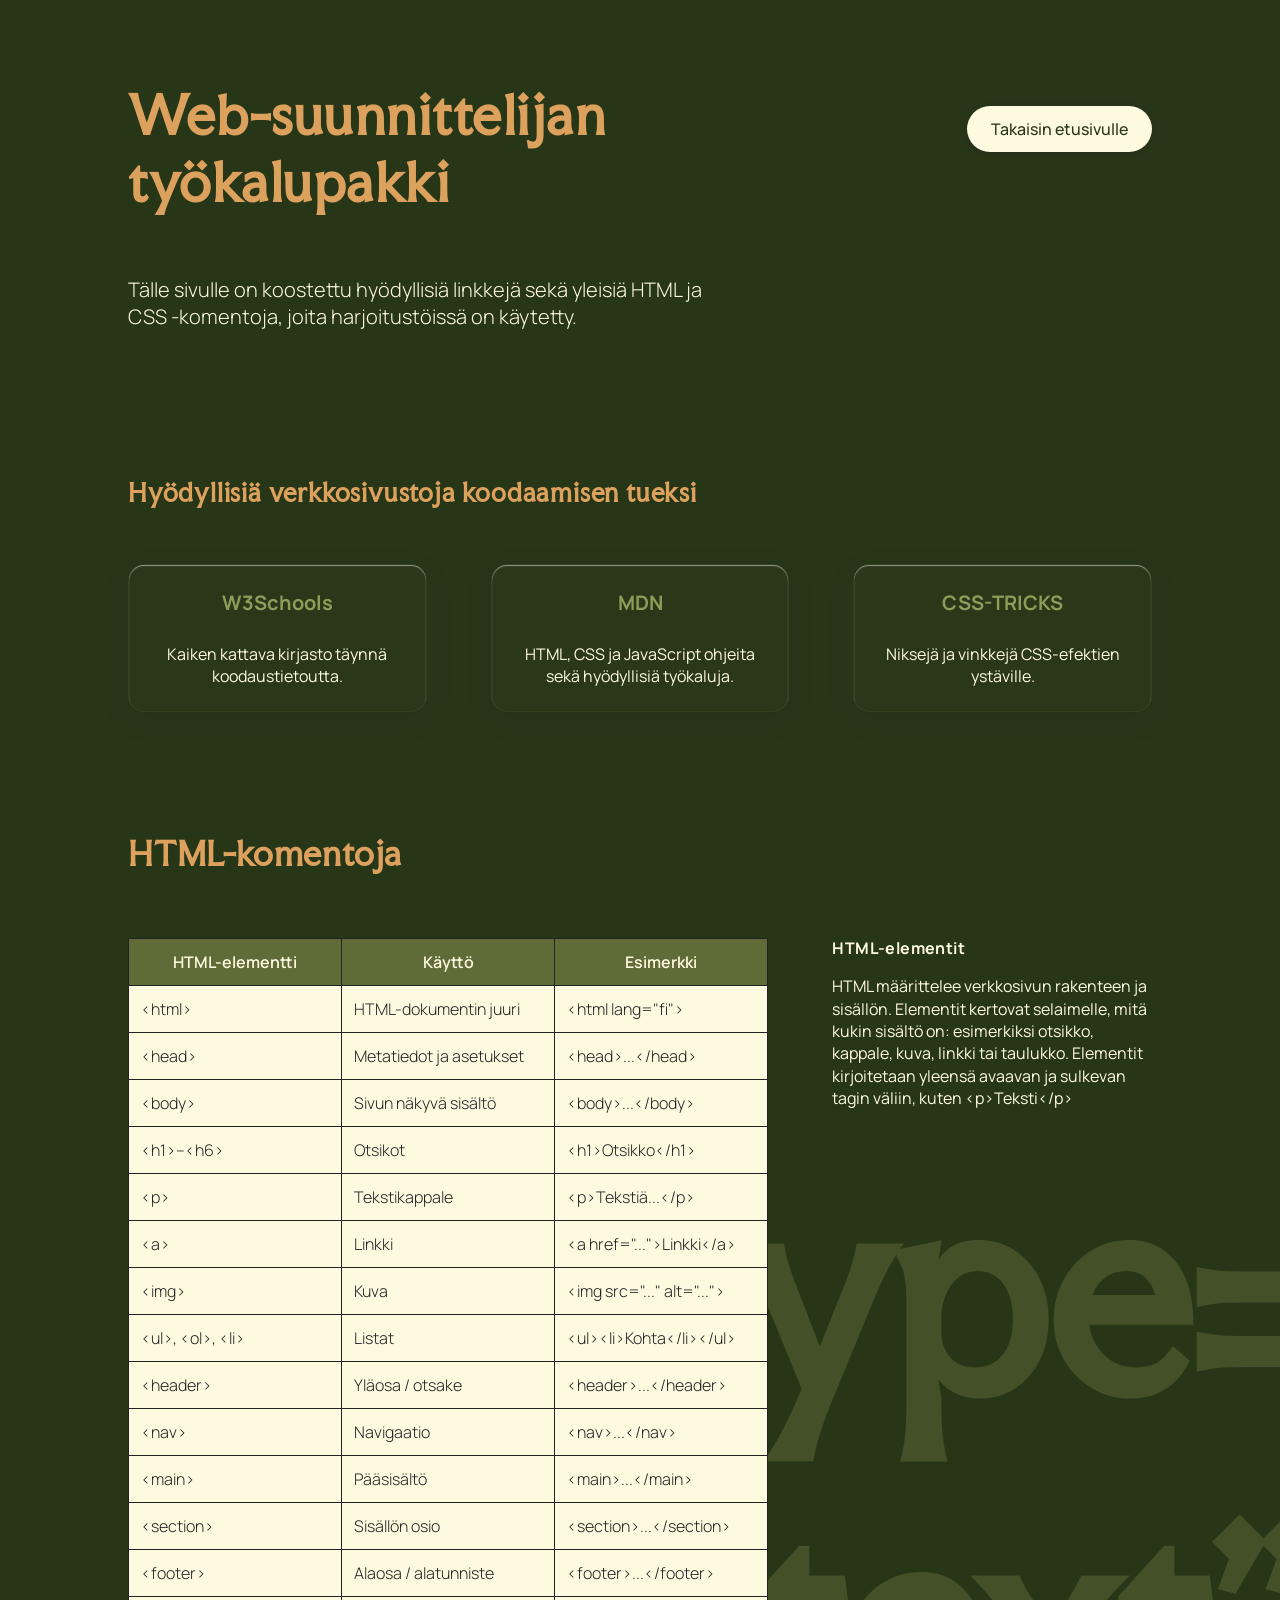
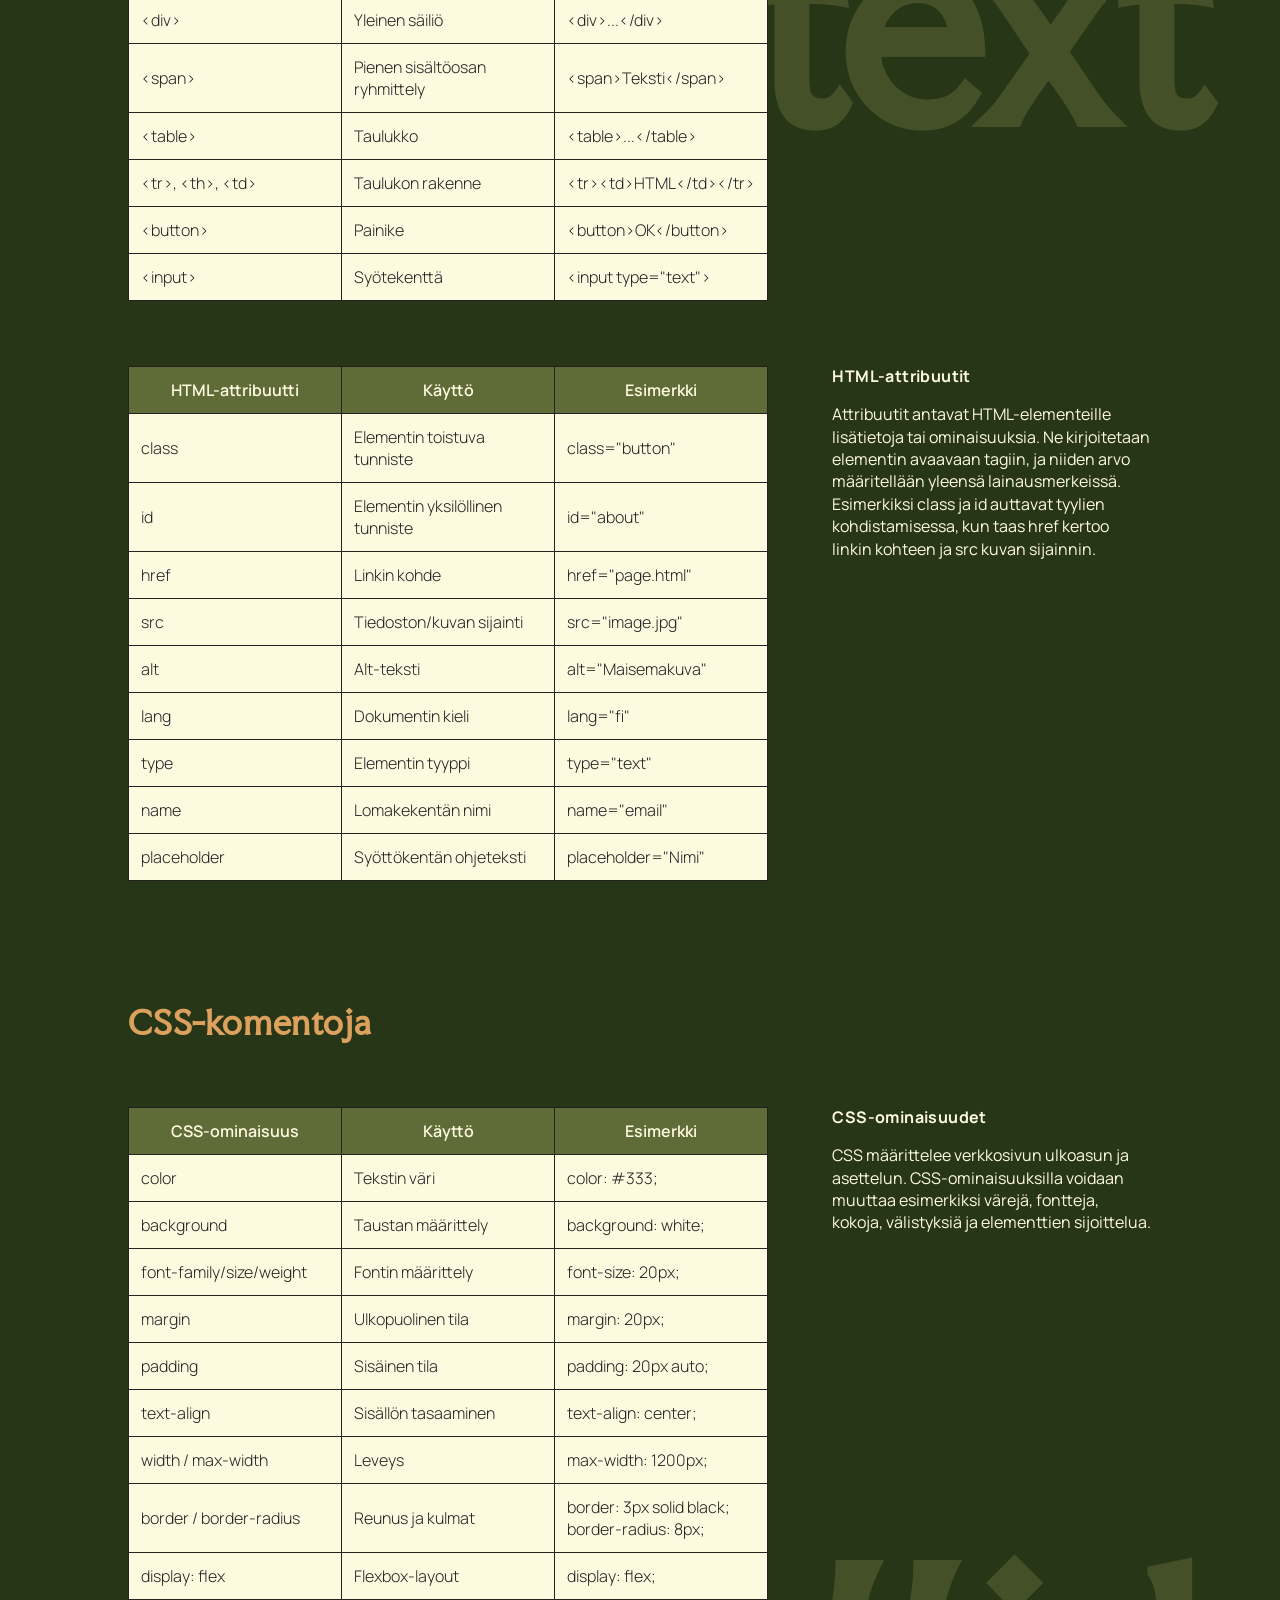
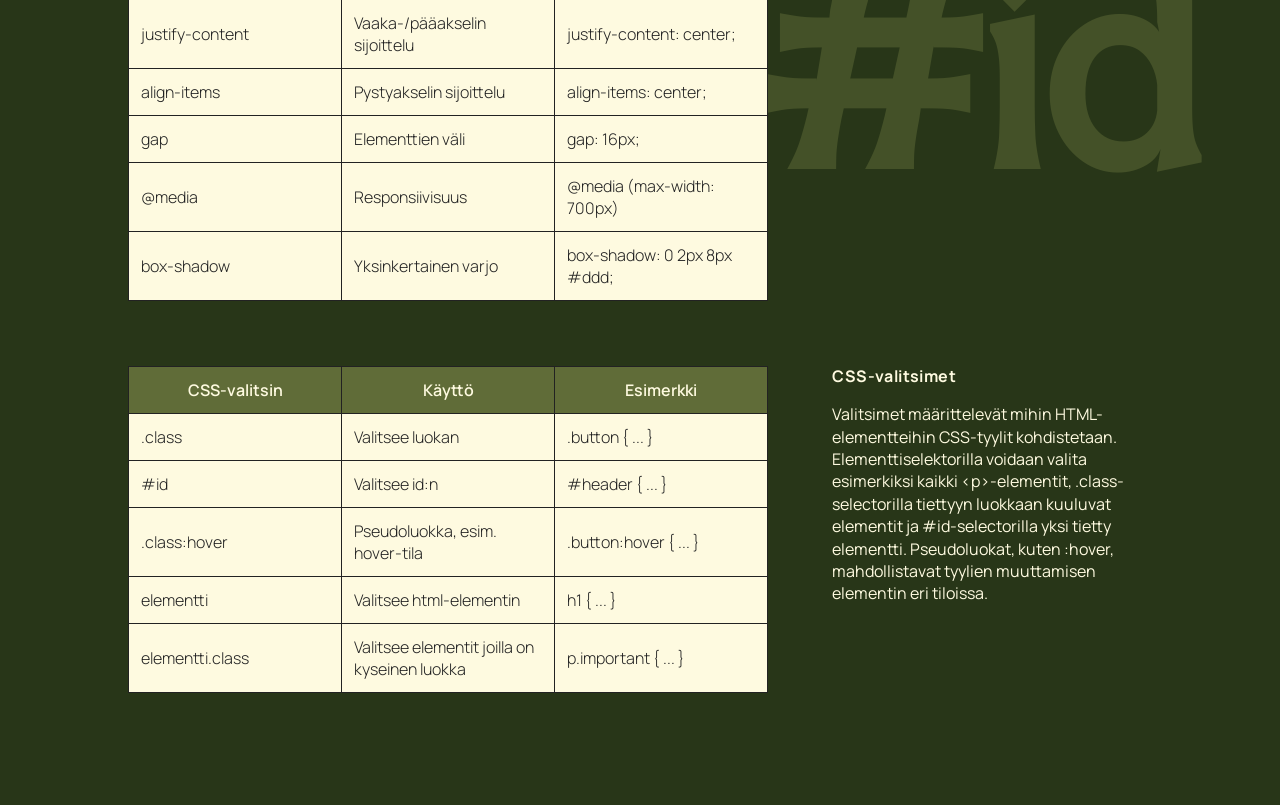
==== commit 30fd6705: "Responsiivisuutta parannettu ylä- ja alasivulla" ====
--- a/subpage.html
+++ b/subpage.html
@@ -31,49 +31,27 @@
         <a href="index.html">Takaisin etusivulle</a>
     </header>
 
-   <section class="links-subpage">
-    <h3>Hyödyllisiä verkkosivustoja koodaamisen tueksi</h3>
+    <section class="links-subpage">
+        <h3>Hyödyllisiä verkkosivustoja koodaamisen tueksi</h3>
 
         <div class="container-links-subpage">
-
-            <a class="card" href="https://www.w3schools.com" target="_blank">
-                <div class="card-inner">
-                    <div class="card-front">
-                        W3Schools
-                    </div>
-
-                    <div class="card-back">
-                        <p>Kaiken kattava kirjasto täynnä koodaustietoutta.</p>
-                    </div>
-                </div>
+            <a class="link-card" href="https://www.w3schools.com" target="_blank">
+                <h4>W3Schools</h4>
+                <p>Kaiken kattava kirjasto täynnä koodaustietoutta.</p>
             </a>
 
-            <a class="card" href="https://developer.mozilla.org/en-US/" target="_blank">
-                <div class="card-inner">
-                    <div class="card-front">
-                        MDN
-                    </div>
-
-                    <div class="card-back">
-                        <p>HTML, CSS ja JavaScript ohjeita sekä hyödyllisiä työkaluja.</p>
-                    </div>
-                </div>
+            <a class="link-card" href="https://www.w3schools.com" target="_blank">
+                <h4>MDN</h4>
+                <p>HTML, CSS ja JavaScript ohjeita sekä hyödyllisiä työkaluja.</p>
             </a>
 
-            <a class="card" href="https://css-tricks.com/" target="_blank">
-                <div class="card-inner">
-                    <div class="card-front">
-                        CSS-TRICKS
-                    </div>
-
-                    <div class="card-back">
-                        <p>Niksejä ja vinkkejä CSS-efektien ystäville.</p>
-                    </div>
-                </div>
+            <a class="link-card" href="https://www.w3schools.com" target="_blank">
+                <h4>CSS-TRICKS</h4>
+                <p>Niksejä ja vinkkejä CSS-efektien ystäville.</p>
             </a>
-
+            
         </div>
-</section>
+    </section>
 
     <main class="main-subpage">
         <section class="container-table-section">
--- a/style.css
+++ b/style.css
@@ -24,28 +24,28 @@
 
 h1 {
   font-family: "Faculty Glyphic", sans-serif;
-  font-size: clamp(2.5rem, 4vw, 3.5rem);
+  font-size: clamp(2rem, 4vw, 3.5rem);
   letter-spacing: 1.5px;
   line-height: 1.3;
 }
 
 h2 {
   font-family: "Faculty Glyphic", sans-serif;
-  font-size: 32px;
+  font-size: clamp(24px, 3vw, 32px);
   line-height: 1.2;
   letter-spacing: 0.8px;
 }
 
 h3 {
   font-family: "Faculty Glyphic", sans-serif;
-  font-size: 1.6rem;
+  font-size: clamp(20px, 2.5vw, 24px);
   letter-spacing: 0.8px;
 }
 
 h4 {
   font-family: "Manrope", sans-serif;
-  font-size: 1.2rem;
-  font-weight: 500;
+  font-size: clamp(18px, 2vw, 20px);
+  font-weight: 300;
 }
 
 strong {
@@ -59,12 +59,13 @@
 
 .container-header {
   min-height: 100vh;
-  padding: 5rem 10%;
+  padding: 10% 10%;
   display: flex;
   flex-direction: column;
   justify-content: center;
+  gap: 2rem;
   background-color: #283618;
-  
+
   background-image: url("images/left-brace.svg");
   background-repeat: no-repeat;
   background-position: top left;
@@ -74,22 +75,68 @@
 .header-columns {
   display: flex;
   flex-direction: row;
-  gap: 12rem;
-}
-
-.container-header h1 {
+  column-gap: 6rem;
+}
+
+@media (max-width: 767px) {
+  .header-columns {
+  flex-direction: column;
+  }
+}
+
+.tag-list {
+  display: flex;
+  flex-wrap: wrap;
+  gap: 0.5rem;
+  padding: 0;
+  margin: 0;
+  list-style: none;
+}
+
+.tag-list li {
+  padding: 0.4rem 0.8rem;
+  border: 1px solid currentColor;
+  border-radius: 999px;
+}
+
+.study-content {
+  display: flex;
+  flex-direction: column;
+  gap: 2rem;;
+}
+
+.study-hours {
+  display: flex;
+  flex-direction: column;
+}
+
+.study-hours h2 {
+  margin: 0;
+  font-size: 4rem;
+}
+
+.scroll-hint {
+  margin-top: auto;
+  align-self: flex-end;
+  font-size: 2.5rem;
+  color: #606C38;
+}
+.container-header h1,
+.container-header h2,
+.container-header h3 {
   color: #DDA15E;
 }
 
 .container-header p,
-.container-header h4,
 .container-header li,
 .container-header strong {
   color: #FEFAE0;
+  margin-top: 0;
+  max-width: 50ch;
 }
 
 .animation1 {
-animation: slide-up 1.5s cubic-bezier(0.22, 1, 0.36, 1) forwards;
+  animation: slide-up 1.5s cubic-bezier(0.22, 1, 0.36, 1) forwards;
 }
 
 @keyframes slide-up {
@@ -105,7 +152,7 @@
 }
 
 .animation2 {
-animation: slide-up2 2s cubic-bezier(0.22, 1, 0.36, 1) forwards;
+  animation: slide-up2 2s cubic-bezier(0.22, 1, 0.36, 1) forwards;
 }
 
 @keyframes slide-up2 {
@@ -127,7 +174,7 @@
   animation: slide-in 2s cubic-bezier(0.22, 1, 0.36, 1) forwards;
   animation-delay: 1.5s;
 
-  font-size: 13vh;
+  /*font-size: 13vh;*/
 }
 
 @keyframes slide-in {
@@ -146,7 +193,7 @@
 
 hr {
   border: 0;
-  height: 3px;
+  height: 2px;
   background-color: #606C38;
   margin: 0;
 }
@@ -173,21 +220,19 @@
 }
 
 .code-fade-green {
-    position: absolute;
-    inset: 0;
-    background: linear-gradient(
-        to right,
-        #283618 0%,
-        #283618 60%,
-        #28361800 95%
-      );
-    pointer-events: none;
+  position: absolute;
+  inset: 0;
+  background: linear-gradient(to right,
+      #283618 0%,
+      #283618 60%,
+      #28361800 95%);
+  pointer-events: none;
 }
 
 .container-main h1,
 .container-main .course-card {
-    position: relative;
-    z-index: 1;
+  position: relative;
+  z-index: 1;
 }
 
 .container-main h1 {
@@ -201,7 +246,7 @@
   gap: 0.8rem;
   max-width: clamp(40ch, 70vw, 80ch);
   padding: 2rem;
-  
+
   border: 1px solid #606C3833;
   border-radius: 16px;
 
@@ -215,7 +260,7 @@
   transition: transform 0.2s ease;
 }
 
-.course-card:hover{
+.course-card:hover {
   transform: scale(1.03);
 }
 
@@ -235,7 +280,13 @@
 .two-columns {
   display: flex;
   flex-direction: row;
-  gap: 8rem;
+  gap: 8vh;
+}
+
+@media (max-width:767px) {
+  .two-columns{
+  flex-direction: column;
+  }
 }
 
 .two-columns p {
@@ -248,22 +299,27 @@
   letter-spacing: 3px;
 }
 
-a:link {
+.course-card a:link {
   color: #FEFAE0;
   text-decoration: underline;
 }
 
-a:visited {
+.course-card a:visited {
   color: #8d9d59;
   text-decoration: underline;
 }
 
-a:hover {
+.course-card a:hover {
   color: #DDA15E;
   text-decoration: underline;
 }
 
-a:active {
+.course-card a:focus-visible {
+  color: #DDA15E;
+  text-decoration: underline;
+}
+
+.course-card a:active {
   color: #BC6C25;
   text-decoration: underline;
 }
@@ -282,7 +338,7 @@
   overflow: hidden;
 }
 
- /* HTML-elementti */
+/* HTML-elementti */
 .section-reflection::before {
   content: "</html>";
   position: absolute;
@@ -310,6 +366,12 @@
 .section-reflection>* {
   position: relative;
   z-index: 1;
+}
+
+@media (max-width: 767px) {
+  .section-reflection::before {
+    display: none;
+  }
 }
 
 .three-columns {
@@ -319,6 +381,13 @@
   margin-top: 4rem;
 }
 
+@media (max-width:767px) {
+  .three-columns {
+  grid-template-columns: 1fr;
+  gap: 1rem;
+  }
+}
+
 .section-reflection h4 {
   color: #283618;
 }
@@ -328,7 +397,6 @@
 /* #region footer */
 
 .footer {
-  height: clamp(20vh, 30vw, 40vw);
   padding: 5rem 10%;
   text-align: center;
   background-color: #DDA15E;
@@ -342,19 +410,17 @@
   background-image: url("images/orange-code-decoration.svg");
   background-repeat: no-repeat;
   background-position: left center;
-  background-size: clamp(300px, 35vw, 600px) auto;
+  background-size: clamp(400px, 35vw, 600px) auto;
 }
 
 .color-fade-orange {
   position: absolute;
   inset: 0;
 
-  background: linear-gradient(
-    to left,
-    #DDA15E 0%,
-    #DDA15E 70%,
-    #DDA15E00 95%
-  );
+  background: linear-gradient(to left,
+      #DDA15E 0%,
+      #DDA15E 70%,
+      #DDA15E00 95%);
 
   pointer-events: none;
 }
@@ -367,8 +433,8 @@
 
 .footer h3 {
   margin-top: 0;
-  font-size: clamp(1.2rem, 3vw, 2.5rem);
-  color:#FEFAE0;
+  font-size: clamp(1.3rem, 3vw, 2.5rem);
+  color: #FEFAE0;
 }
 
 .container-buttons {
@@ -377,13 +443,25 @@
   gap: 6rem;
 }
 
+@media (max-width:767px){
+  .container-buttons {
+  flex-direction: column;
+  gap: 2rem;
+  }
+}
+
 .container-buttons a {
   position: relative;
+
+  display: flex;
+  align-items: center;
+  justify-content: center;
+
   padding: 16px 32px;
   flex: 1 0 0;
   font-family: "Manrope";
   font-weight: 700;
-  color:#BC6C25;
+  color: #BC6C25;
   background-color: #FEFAE0;
   box-shadow: 2px 2px 3px #BC6C25;
   text-decoration: none;
@@ -472,6 +550,12 @@
   padding: 3rem 10%;
 }
 
+@media (max-width:767px) {
+  .layout-header-subpage {
+    flex-direction: column;
+    gap: 1rem;
+  }
+}
 
 .header-subpage-content {
   display: flex;
@@ -479,6 +563,11 @@
   width: 60%;
 }
 
+@media (max-width:767px) {
+  .header-subpage-content {
+  width: 100%;  
+  }
+}
 .layout-header-subpage a {
   font-family: "Manrope";
   font-weight: 500;
@@ -530,73 +619,61 @@
   gap: 4rem;
 }
 
-.card {
+@media (max-width:767px) {
+  .container-links-subpage {
+    flex-direction: column;
+    gap: 2rem;
+  }
+}
+
+.link-card {
+  display: flex;
   flex: 1;
-  height: 180px;
-  perspective: 1000px;
-  font-family: "Manrope";
-  font-weight: 500;
-  text-decoration: none;
-  color: inherit;
-  display: block;
-}
-
-/* Kortin pyörivä osa */
-.card-inner {
-  position: relative;
-  width: 100%;
-  height: 100%;
-
-  transition: transform 0.5s ease;
-  transform-style: preserve-3d;
-
-  box-shadow: 0 2px 6px #2222224D;
-  border-radius: 6px;
-}
-
-/* Pyöräytys */
-.card:hover .card-inner {
-  transform: rotateY(180deg);
-}
-
-/* Etu- ja takapuolen yhteiset tyylit */
-.card-front,
-.card-back {
-  position: absolute;
-  inset: 0;
-
-  display: flex;
+  flex-direction: column;
   justify-content: center;
   align-items: center;
-
-  padding: 32px;
-  border-radius: 6px;
-
-  backface-visibility: hidden;
-}
-
-/* Etupuoli */
-.card-front {
-  background: #FEFAE0;
-  color: #222222;
-  font-size: larger;
-}
-
-/* Takapuoli */
-.card-back {
-  background: #FEFAE0;
-  color: #222222;
   text-align: center;
-
-  transform: rotateY(180deg);
-
-  pointer-events: none;
-}
-
-.card p,
-.card a {
-  color:#283618;
   text-decoration: none;
+  padding: 1.5rem;
+  border: 1px solid #606C3833;
+  border-radius: 16px;
+  background: #606C380D;
+  backdrop-filter: blur(12px);
+  -webkit-backdrop-filter: blur(12px);
+  box-shadow:
+    0 8px 30px rgb(0 0 0 / 0.08),
+    inset 0 1px 1px rgb(255 255 255 / 0.5);
+
+  transition: transform 0.2s ease;
+}
+
+.link-card:hover {
+  transform: scale(1.03);
+}
+
+.link-card:hover h4 {
+  color: #DDA15E;
+  text-decoration: underline;
+}
+
+.link-card:focus-visible h4 {
+  color: #DDA15E;
+  text-decoration: underline;
+}
+
+.link-card:active h4 {
+  color: #BC6C25;
+  text-decoration: underline;
+}
+
+.link-card h4 {
+  color:#8d9d59;
+  font-weight: 700;
+  margin-top: 0;
+}
+
+.link-card p {
+  margin: 0;
 }
 
 /* #endregion */
@@ -611,7 +688,6 @@
   display: flex;
   flex-direction: column;
   gap: 4rem;
-  min-height: 20vh;
   padding: 3rem 10%;
 }
 
@@ -623,6 +699,22 @@
   display: flex;
   flex-direction: row;
   gap: 4rem;
+}
+
+@media (max-width:767px) {
+
+  .container-table-plus-aside {
+      flex-direction: column;
+
+      aside{
+        order:1;
+      }
+
+      table {
+        order:2;
+      }
+  }
+
 }
 
 aside {
@@ -632,15 +724,24 @@
 
 table {
   border-collapse: collapse;
-  background-color: #FEFAE0;
+  table-layout: fixed;
+  font-size: clamp(0.75rem, 2.5vw, 1rem);
   width: 100%;
-  flex: 2
+  flex: 2;
+  min-width: 0;
 }
 
 th,
 td {
   border: 1px solid #222222;
-  padding: 0.75rem;
+  padding: clamp(0.3rem, 1vw, 0.75rem);
+  word-break: normal;
+  overflow-wrap: normal;
+}
+
+td:nth-child(3) {
+  overflow-wrap:break-word;
+  hyphens: auto;
 }
 
 th {
@@ -678,12 +779,14 @@
   font-size: clamp(8rem, 20vw, 25rem);
   font-weight: 700;
   color: #606C38;
+  opacity: 0.5;
   font-family: "Faculty Glyphic", sans-serif;
 
   pointer-events: none;
   user-select: none;
   z-index: 0;
 }
+
 .id-decoration {
   position: relative;
   overflow: visible;
@@ -699,6 +802,7 @@
   font-size: clamp(8rem, 20vw, 25rem);
   font-weight: 700;
   color: #606C38;
+  opacity: 0.5;
   font-family: "Faculty Glyphic", sans-serif;
 
   pointer-events: none;
@@ -706,6 +810,13 @@
   z-index: 0;
 }
 
+@media (max-width:767px) {
+  .id-decoration::before,
+  .type-decoration::before {
+    display: none;
+  }
+}
+
 .container-table-section * {
   position: relative;
   z-index: 1;
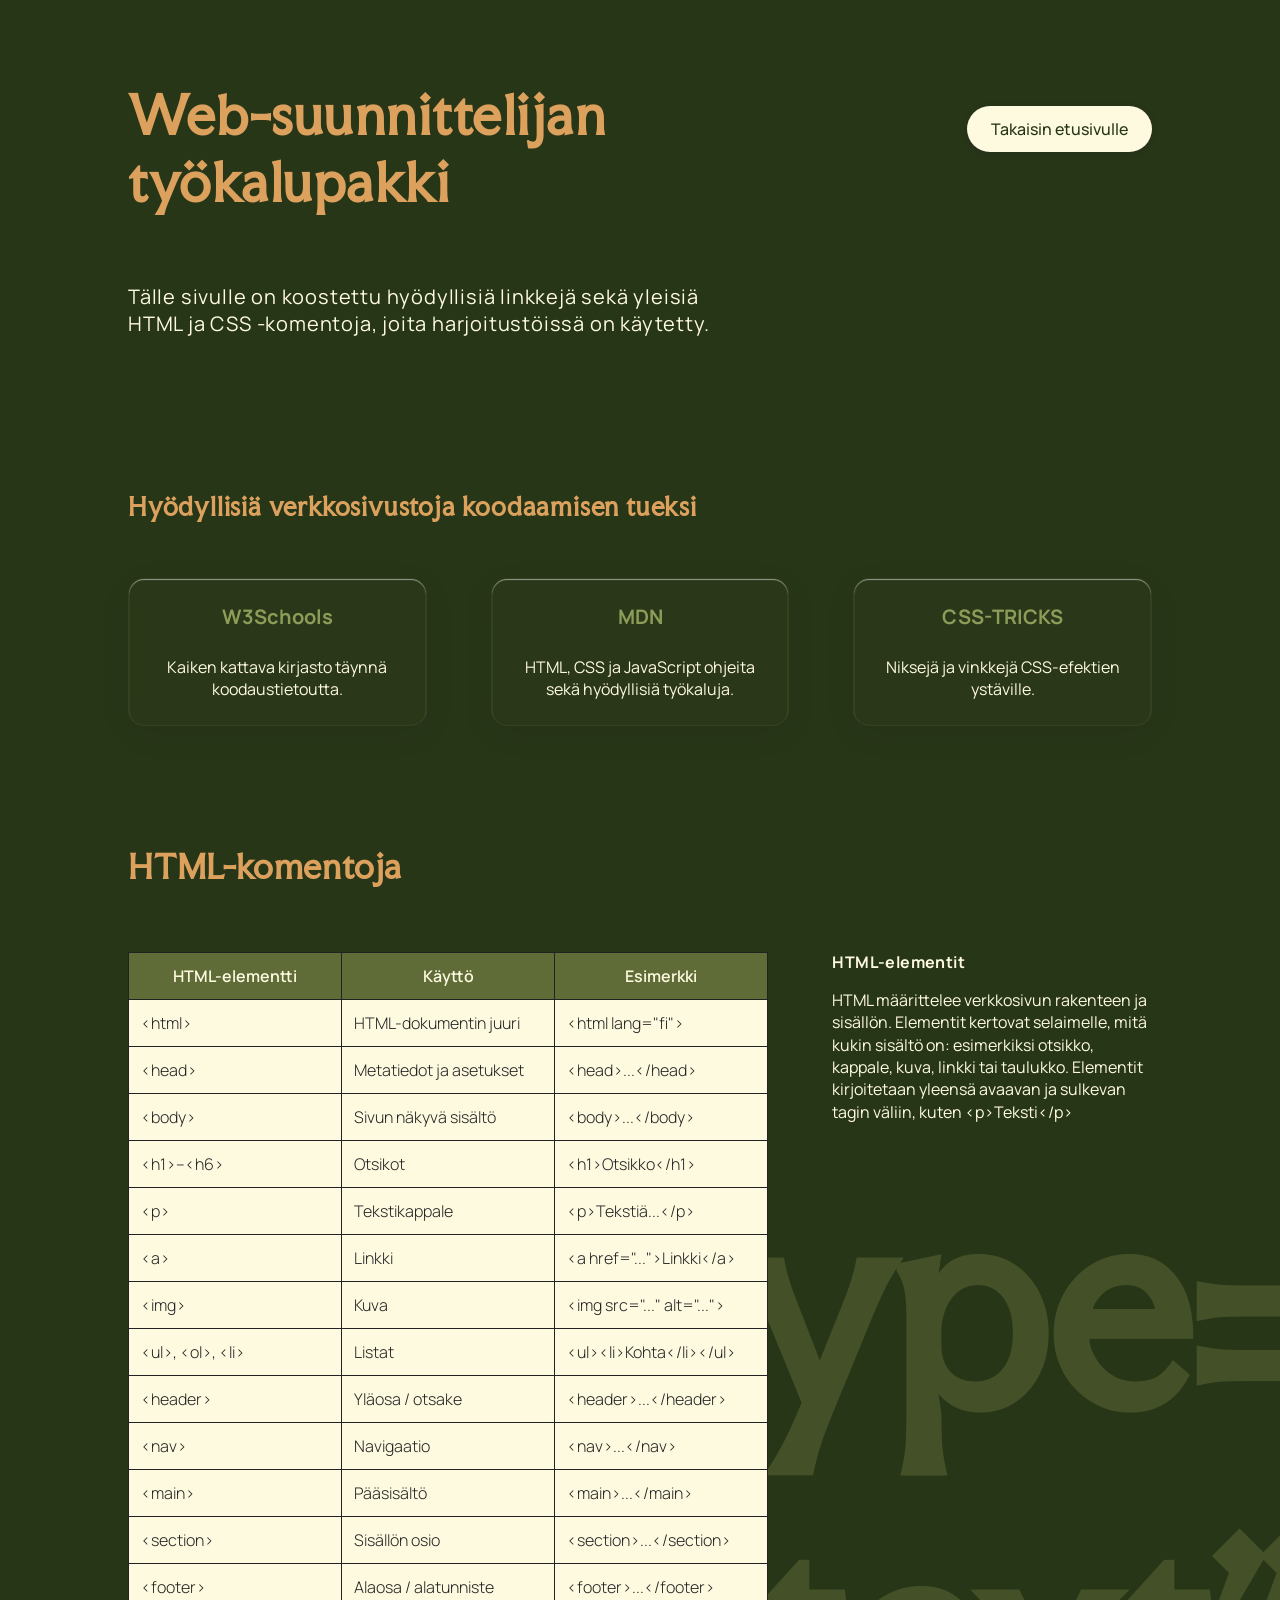
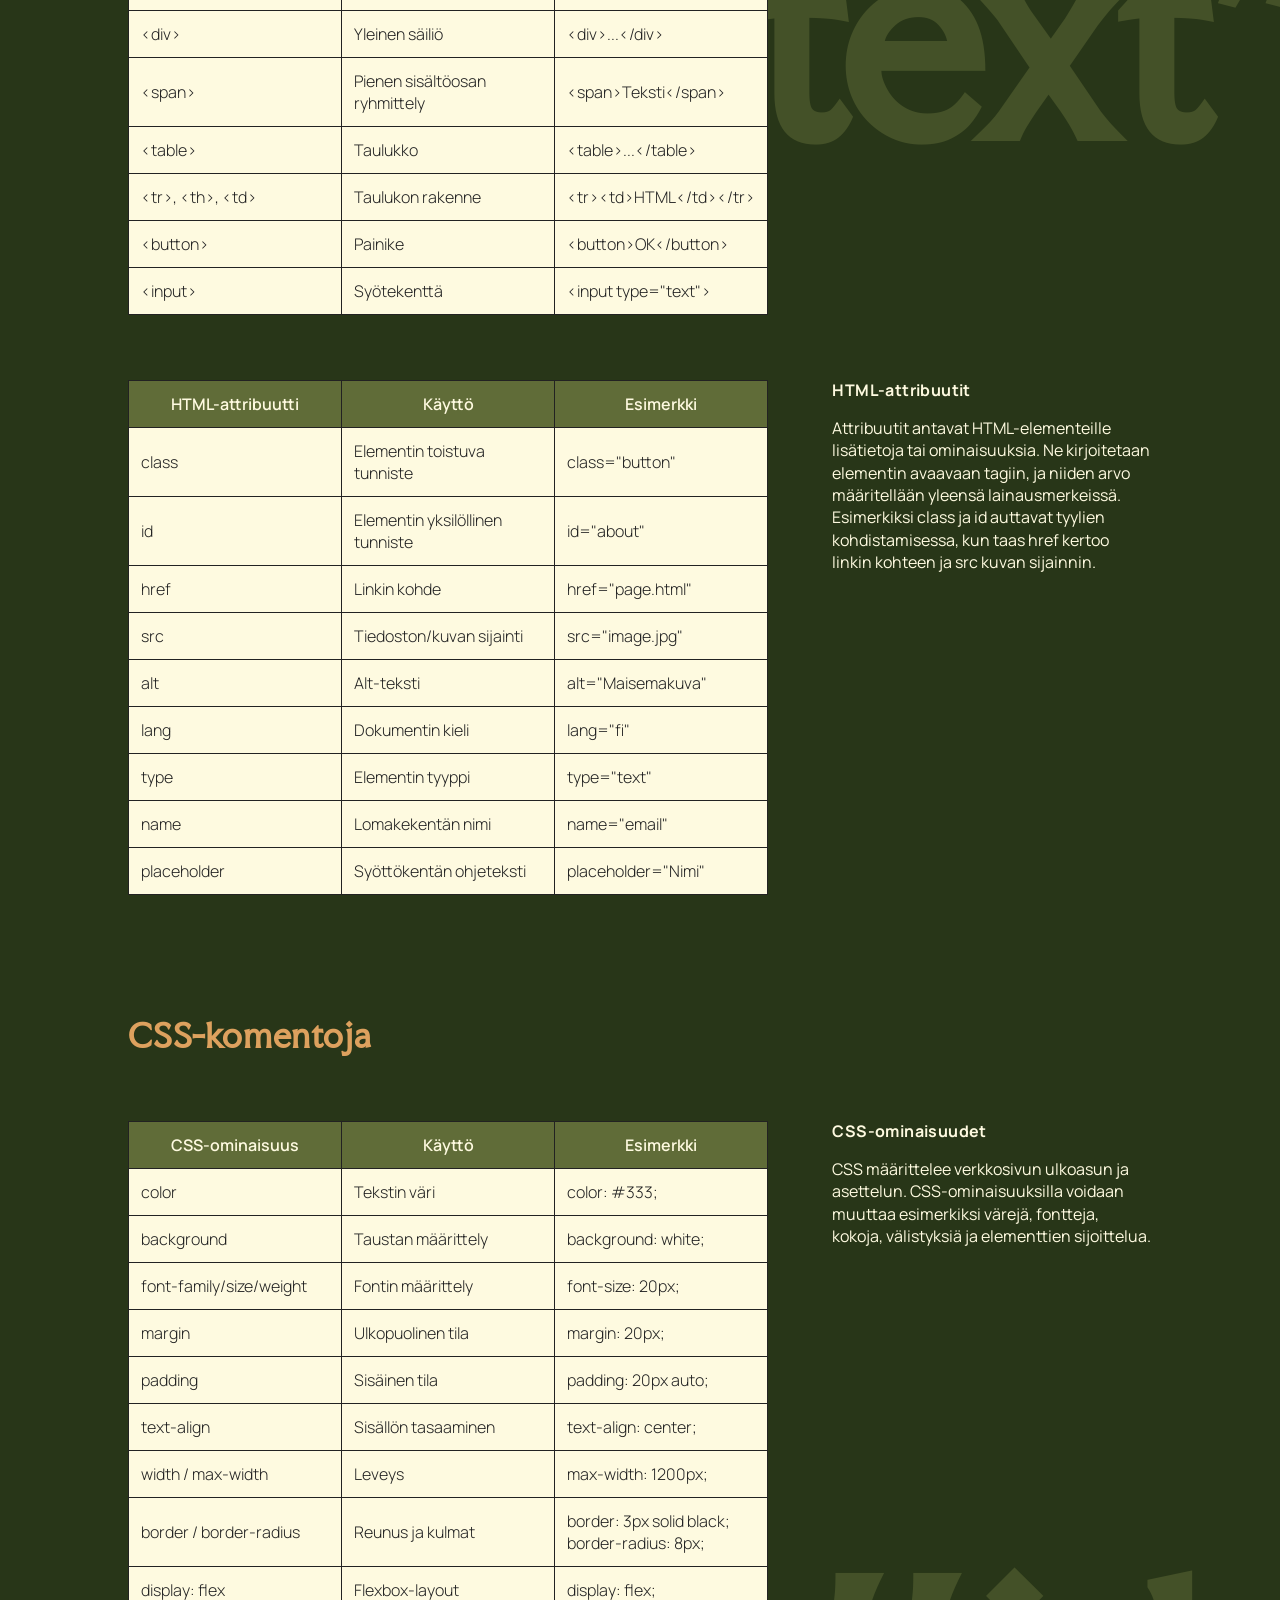
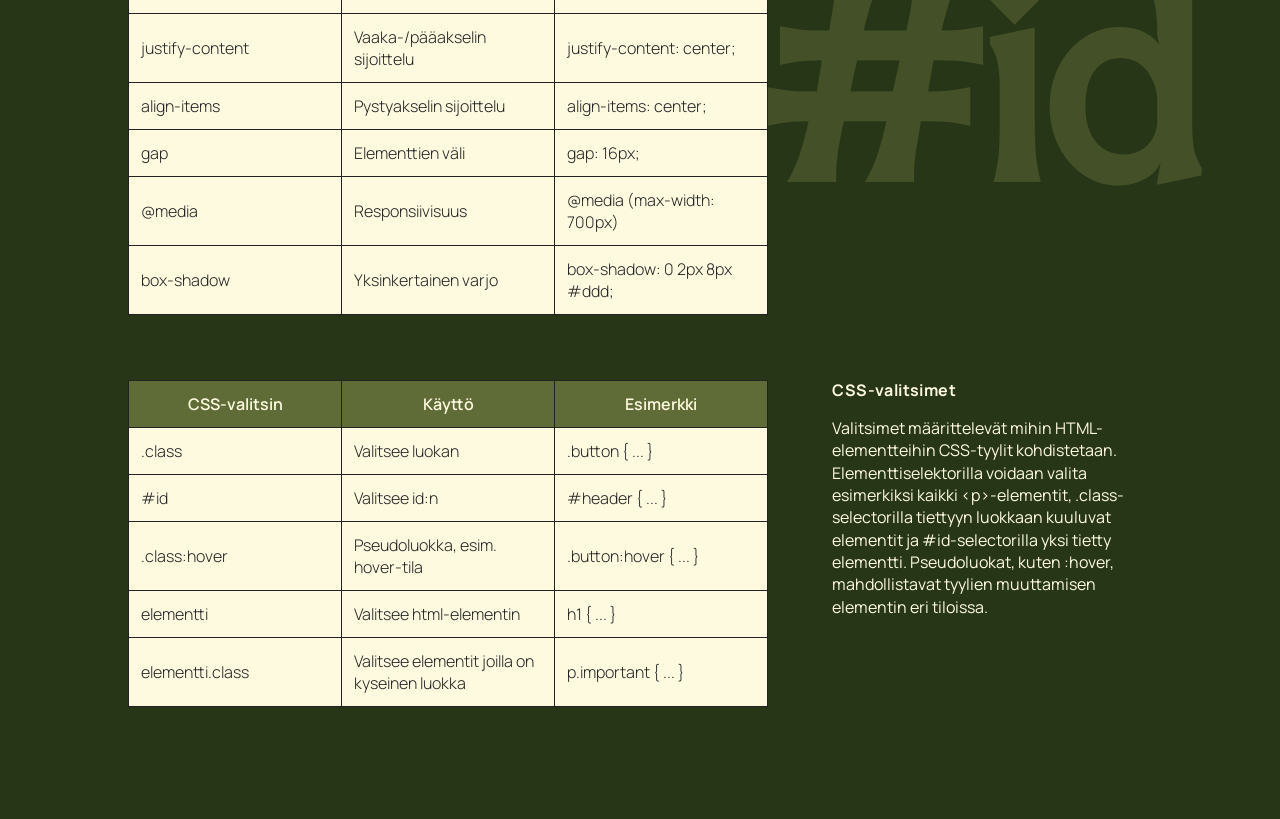
==== commit f2b26bcb: "Lisätty h5" ====
--- a/subpage.html
+++ b/subpage.html
@@ -25,8 +25,8 @@
     <header class="layout-header-subpage">
         <div class="header-subpage-content">
             <h1>Web-suunnittelijan työkalupakki</h1>
-            <h4>Tälle sivulle on koostettu hyödyllisiä linkkejä sekä yleisiä HTML ja CSS -komentoja, joita
-                harjoitustöissä on käytetty.</h4>
+            <h5>Tälle sivulle on koostettu hyödyllisiä linkkejä sekä yleisiä HTML ja CSS -komentoja, joita
+                harjoitustöissä on käytetty.</h5>
         </div>
         <a href="index.html">Takaisin etusivulle</a>
     </header>
@@ -49,7 +49,7 @@
                 <h4>CSS-TRICKS</h4>
                 <p>Niksejä ja vinkkejä CSS-efektien ystäville.</p>
             </a>
-            
+
         </div>
     </section>
 
--- a/style.css
+++ b/style.css
@@ -45,7 +45,14 @@
 h4 {
   font-family: "Manrope", sans-serif;
   font-size: clamp(18px, 2vw, 20px);
-  font-weight: 300;
+  font-weight: 600;
+}
+
+h5 {
+  font-family: "Manrope", sans-serif;
+  font-size: clamp(18px, 2vw, 20px);
+  font-weight: 400;
+  letter-spacing: 0.8px;
 }
 
 strong {
@@ -520,6 +527,7 @@
 }
 
 .body-subpage h4,
+.body-subpage h5,
 .body-subpage p,
 .body-subpage strong {
   color: #FEFAE0;
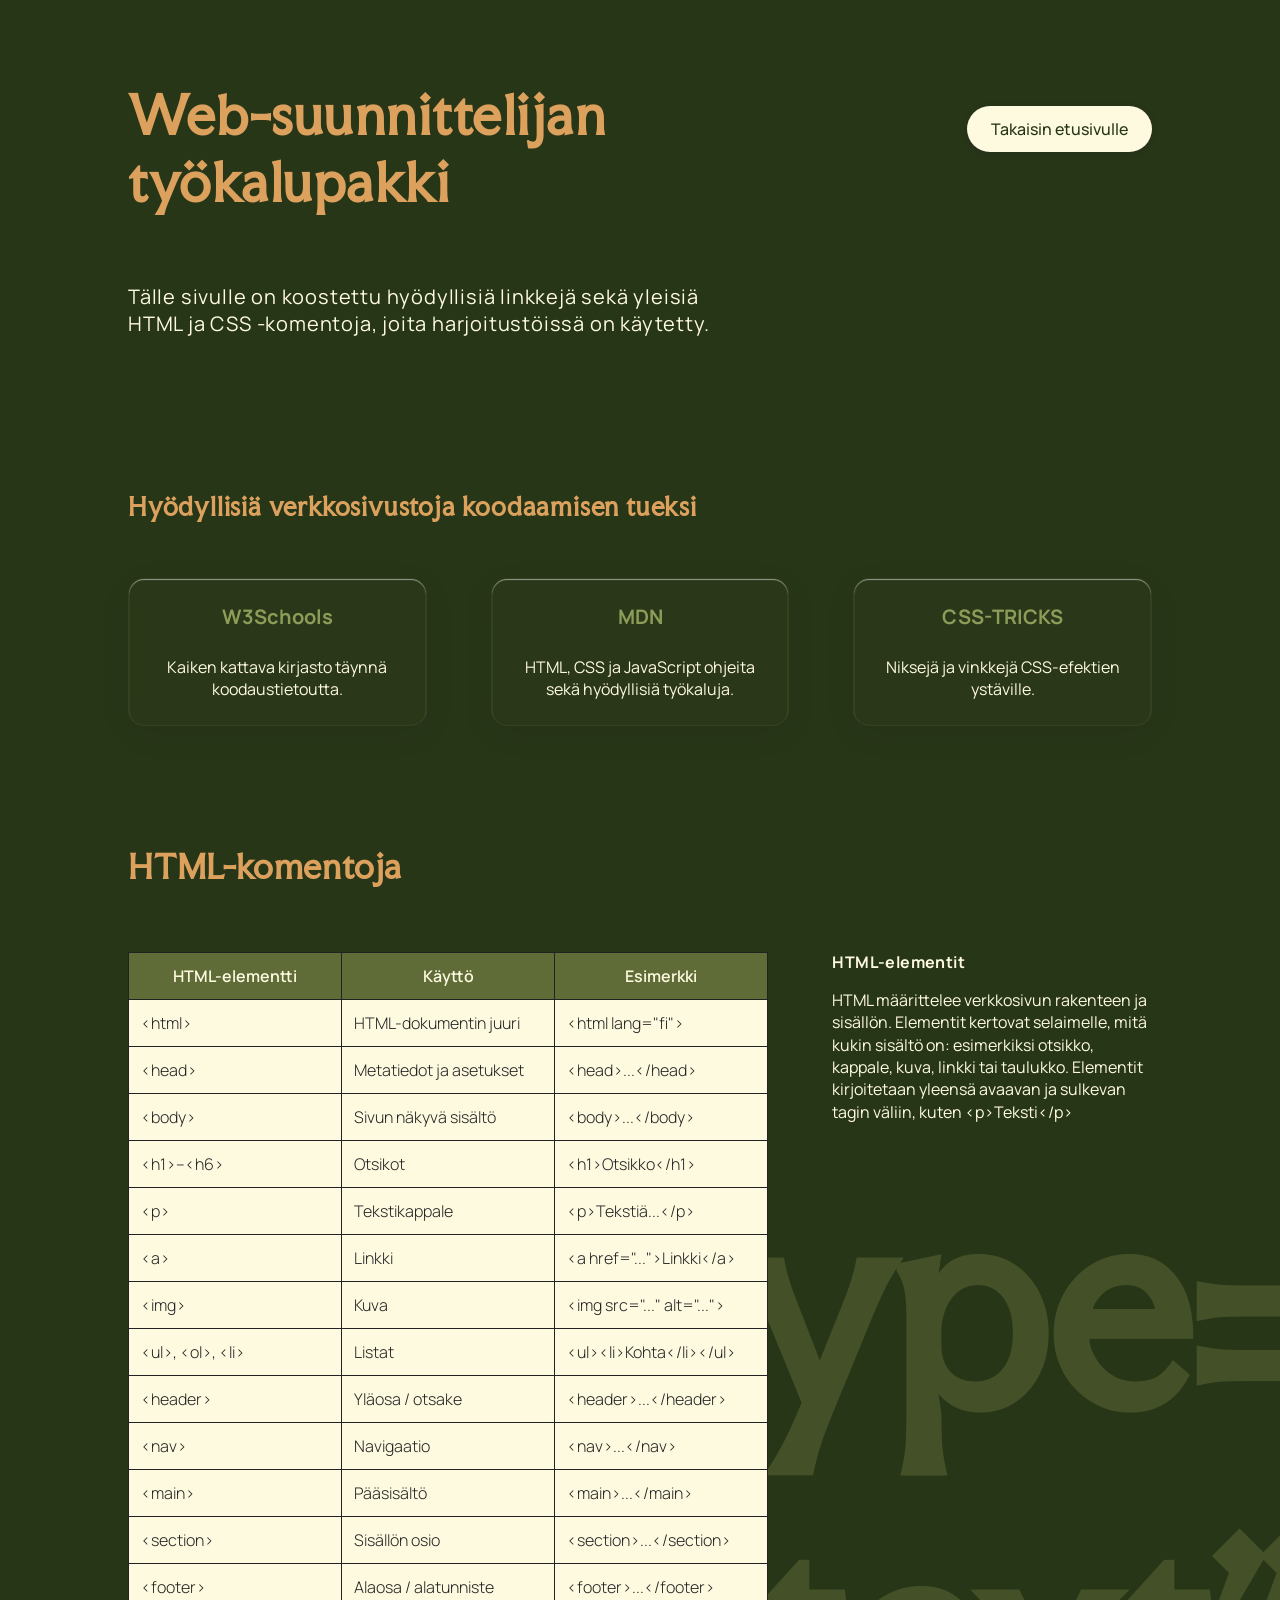
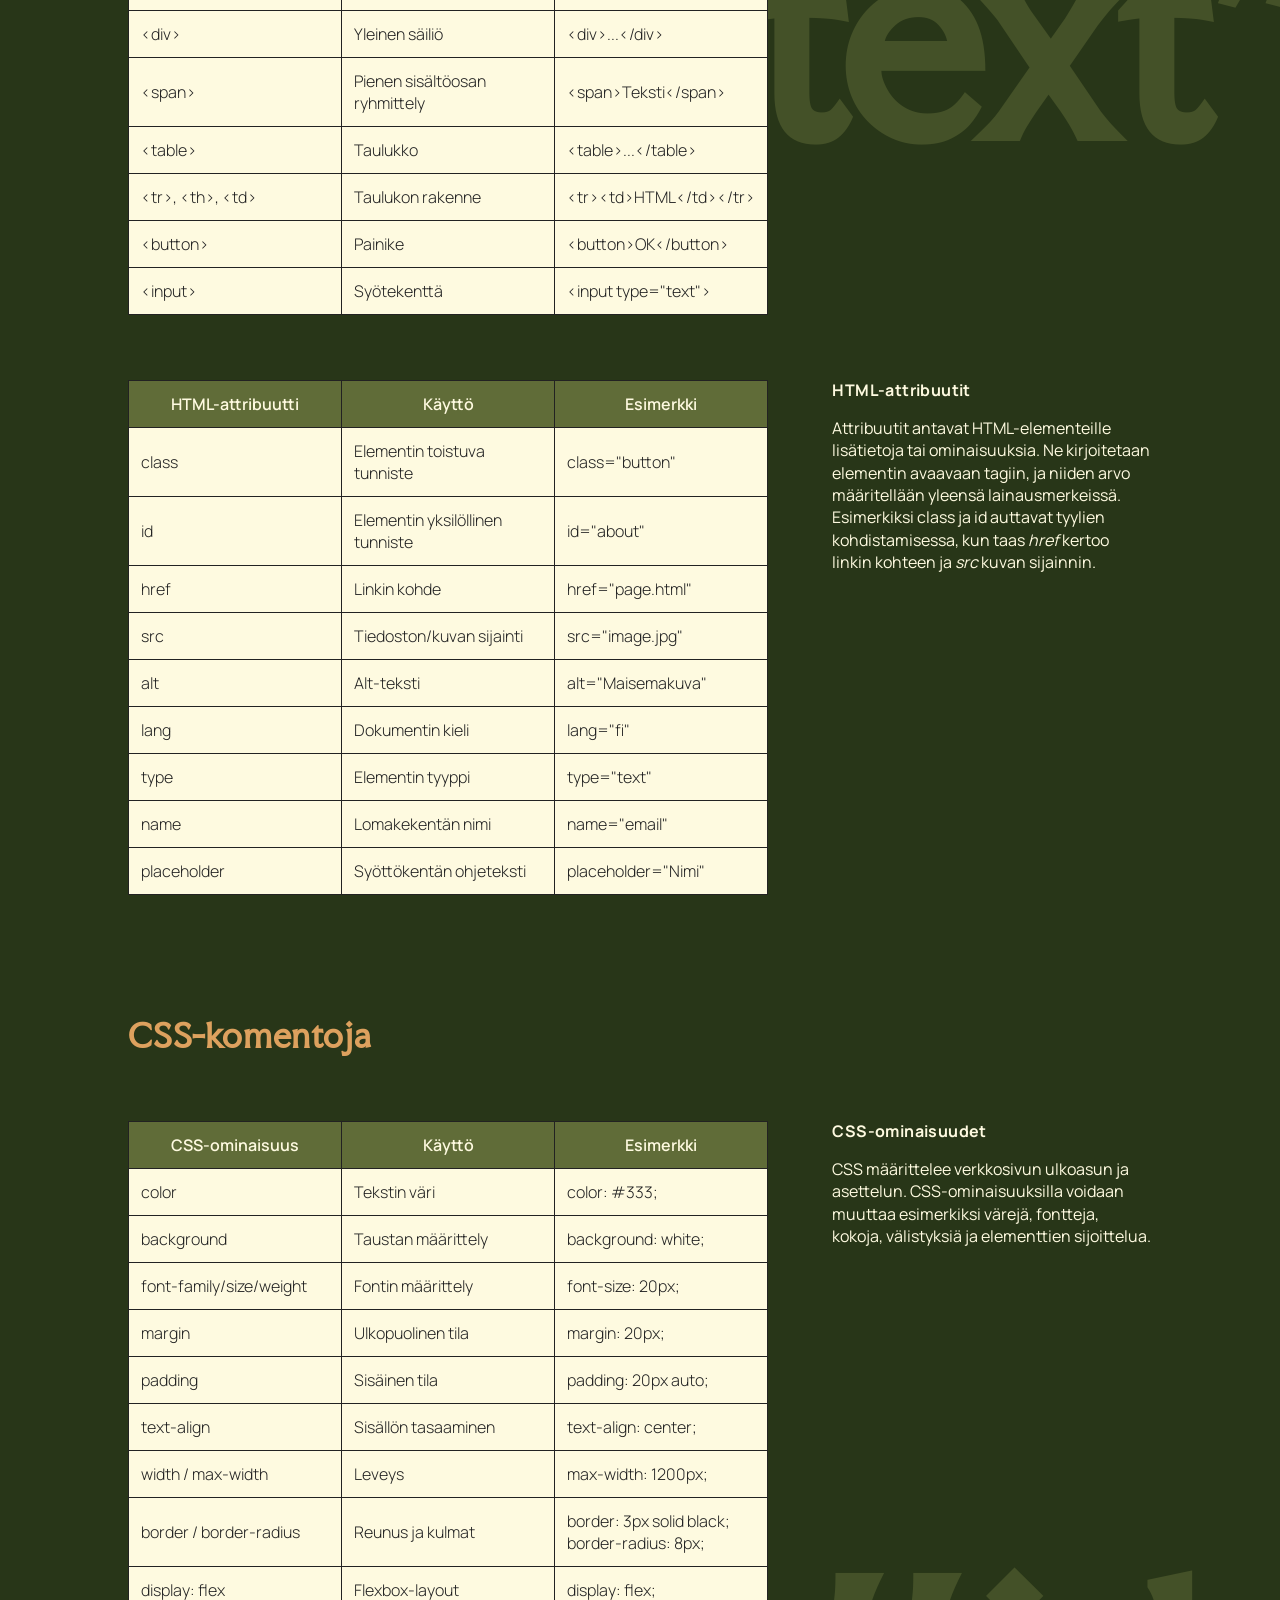
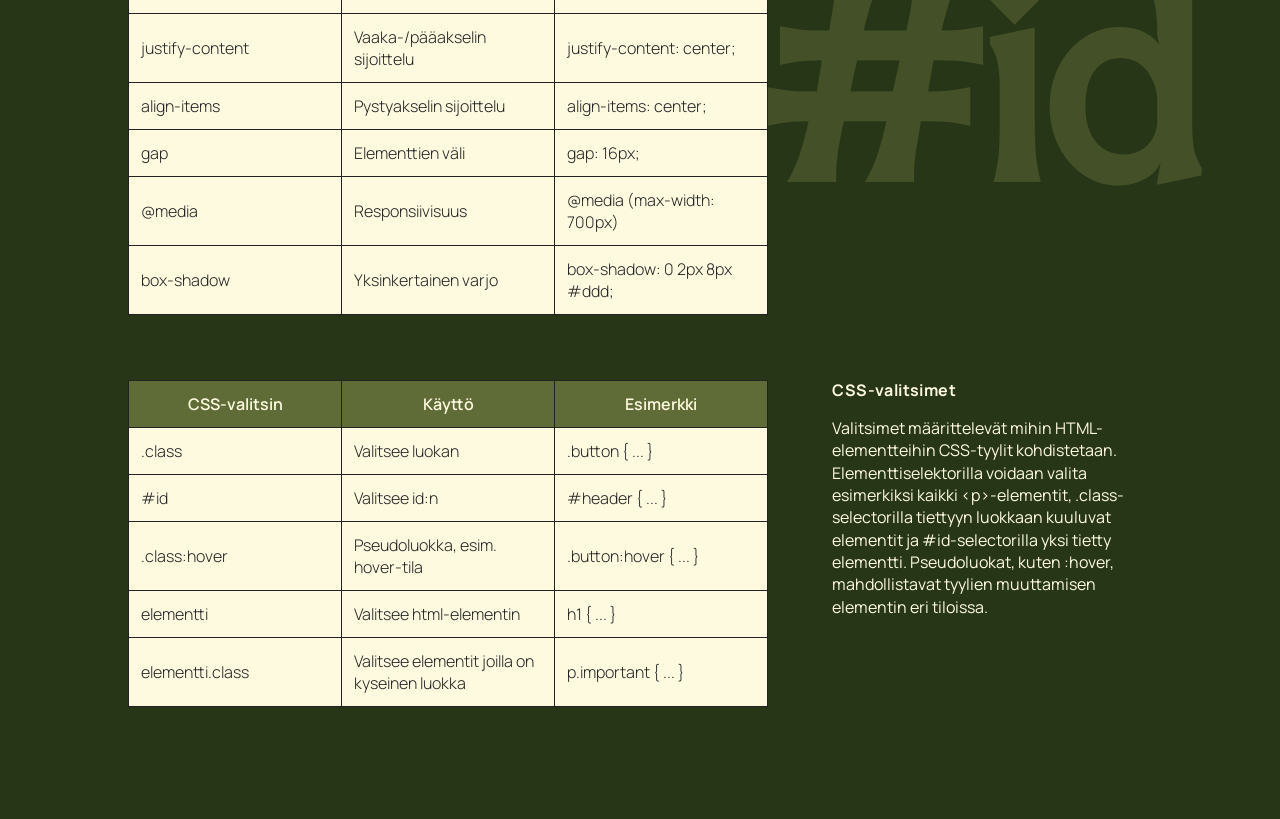
==== commit 2a4ce937: "Mobiilin hiomista" ====
--- a/subpage.html
+++ b/subpage.html
@@ -235,10 +235,8 @@
                 <aside>
                     <strong>HTML-attribuutit</strong>
                     <p>Attribuutit antavat HTML-elementeille lisätietoja tai ominaisuuksia. Ne kirjoitetaan
-                        elementin avaavaan
-                        tagiin, ja niiden arvo määritellään yleensä lainausmerkeissä. Esimerkiksi class ja id
-                        auttavat tyylien
-                        kohdistamisessa, kun taas href kertoo linkin kohteen ja src kuvan sijainnin.</p>
+                        elementin avaavaan tagiin, ja niiden arvo määritellään yleensä lainausmerkeissä. Esimerkiksi class ja id
+                        auttavat tyylien kohdistamisessa, kun taas <i>href</i> kertoo linkin kohteen ja <i>src</i> kuvan sijainnin.</p>
                 </aside>
             </section>
         </section>
@@ -332,8 +330,7 @@
                 <aside>
                     <strong>CSS-ominaisuudet</strong>
                     <p>CSS määrittelee verkkosivun ulkoasun ja asettelun. CSS-ominaisuuksilla voidaan muuttaa
-                        esimerkiksi
-                        värejä, fontteja, kokoja, välistyksiä ja elementtien sijoittelua.</p>
+                        esimerkiksi värejä, fontteja, kokoja, välistyksiä ja elementtien sijoittelua.</p>
                 </aside>
             </section>
 
--- a/style.css
+++ b/style.css
@@ -293,6 +293,7 @@
 @media (max-width:767px) {
   .two-columns{
   flex-direction: column;
+  gap: 1.5rem;
   }
 }
 
@@ -561,7 +562,7 @@
 @media (max-width:767px) {
   .layout-header-subpage {
     flex-direction: column;
-    gap: 1rem;
+    gap: 2rem;
   }
 }
 
@@ -573,7 +574,7 @@
 
 @media (max-width:767px) {
   .header-subpage-content {
-  width: 100%;  
+    width: 100%;  
   }
 }
 .layout-header-subpage a {
@@ -713,9 +714,11 @@
 
   .container-table-plus-aside {
       flex-direction: column;
+      gap: 1.5rem;
 
       aside{
         order:1;
+        max-width: 60ch;
       }
 
       table {
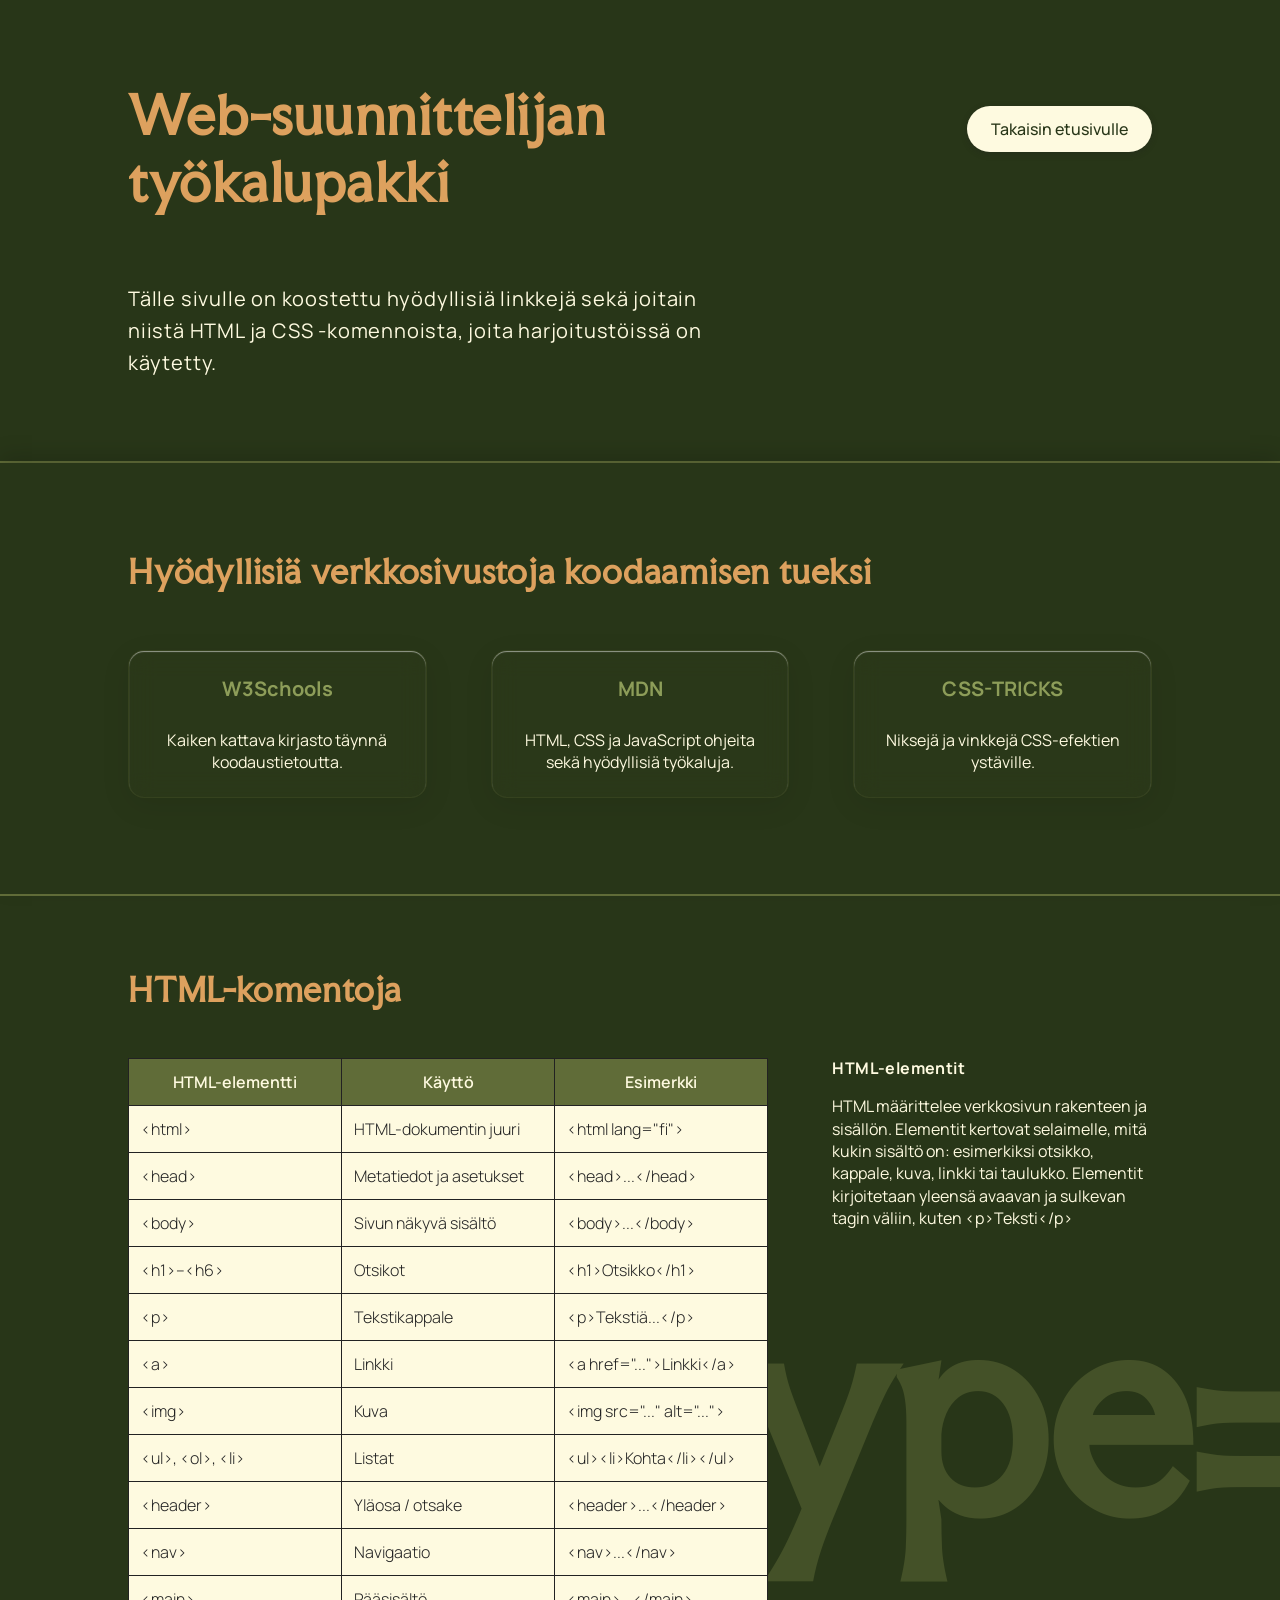
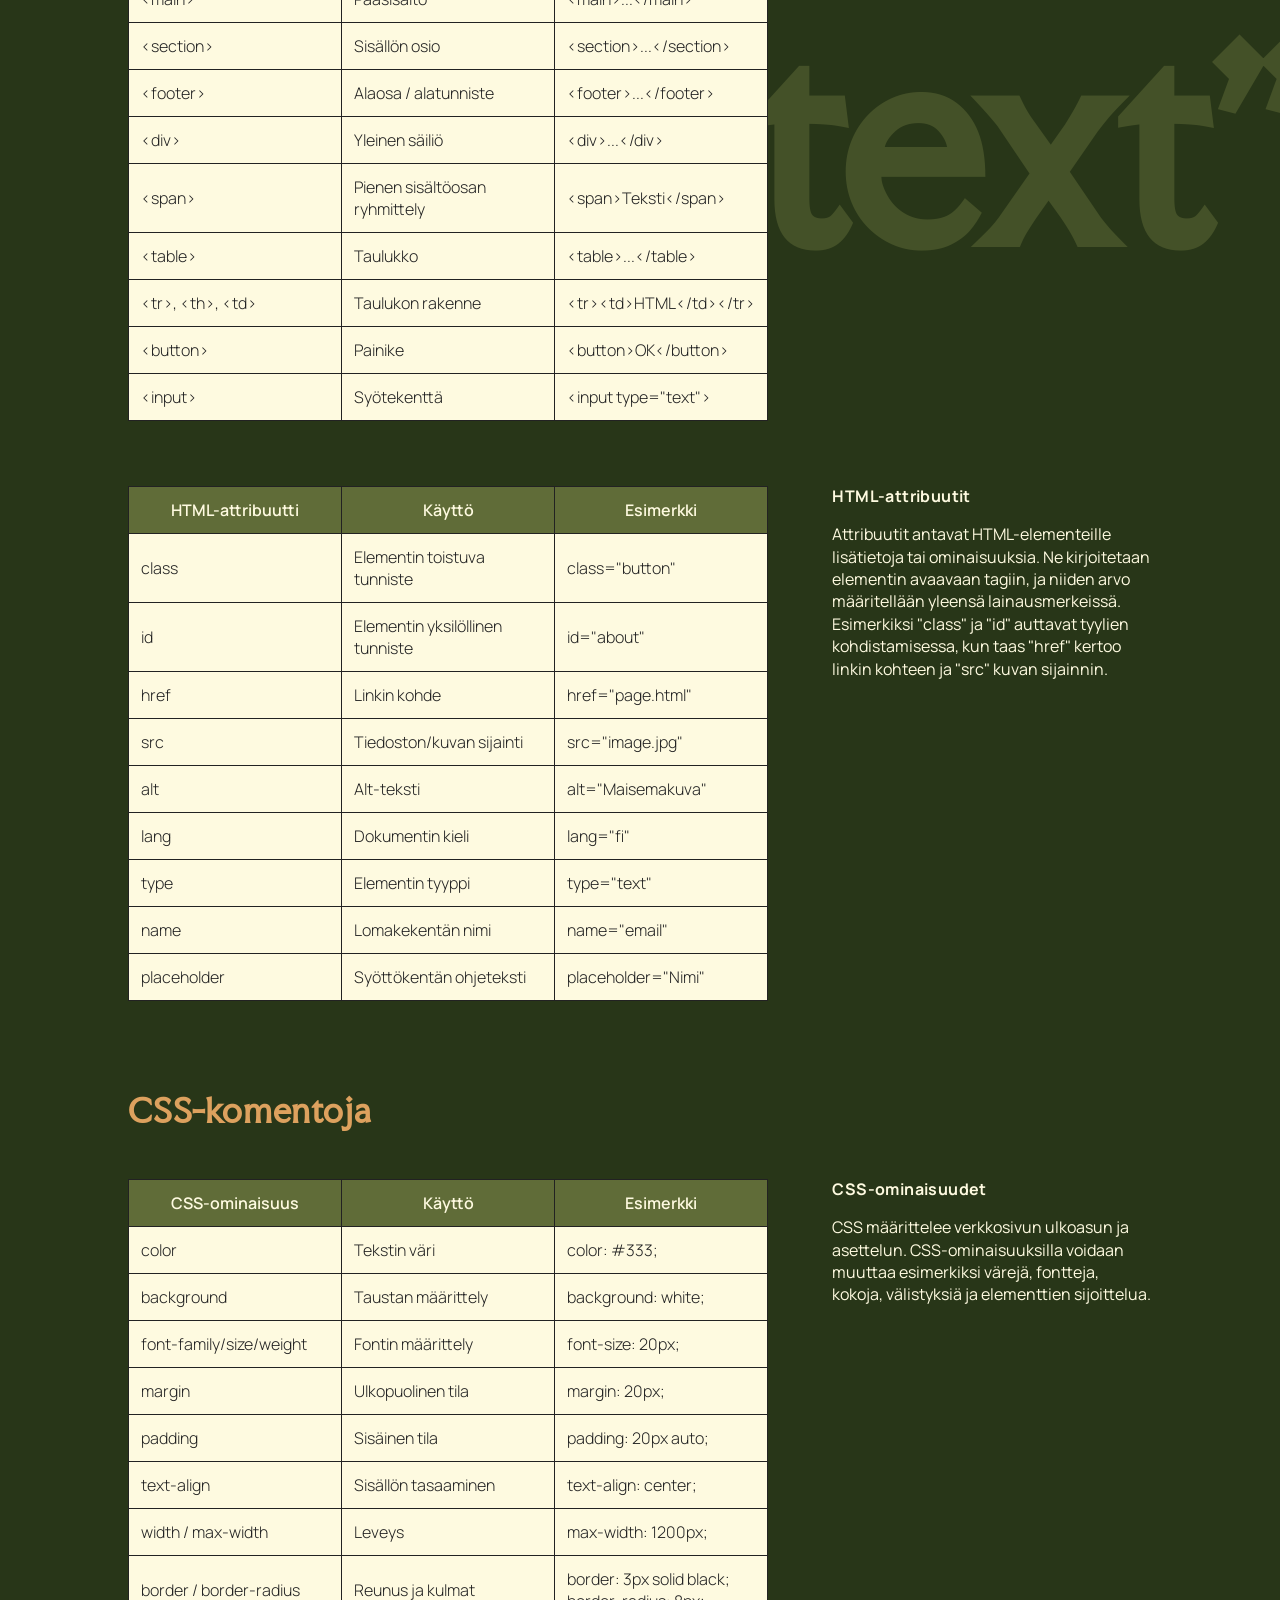
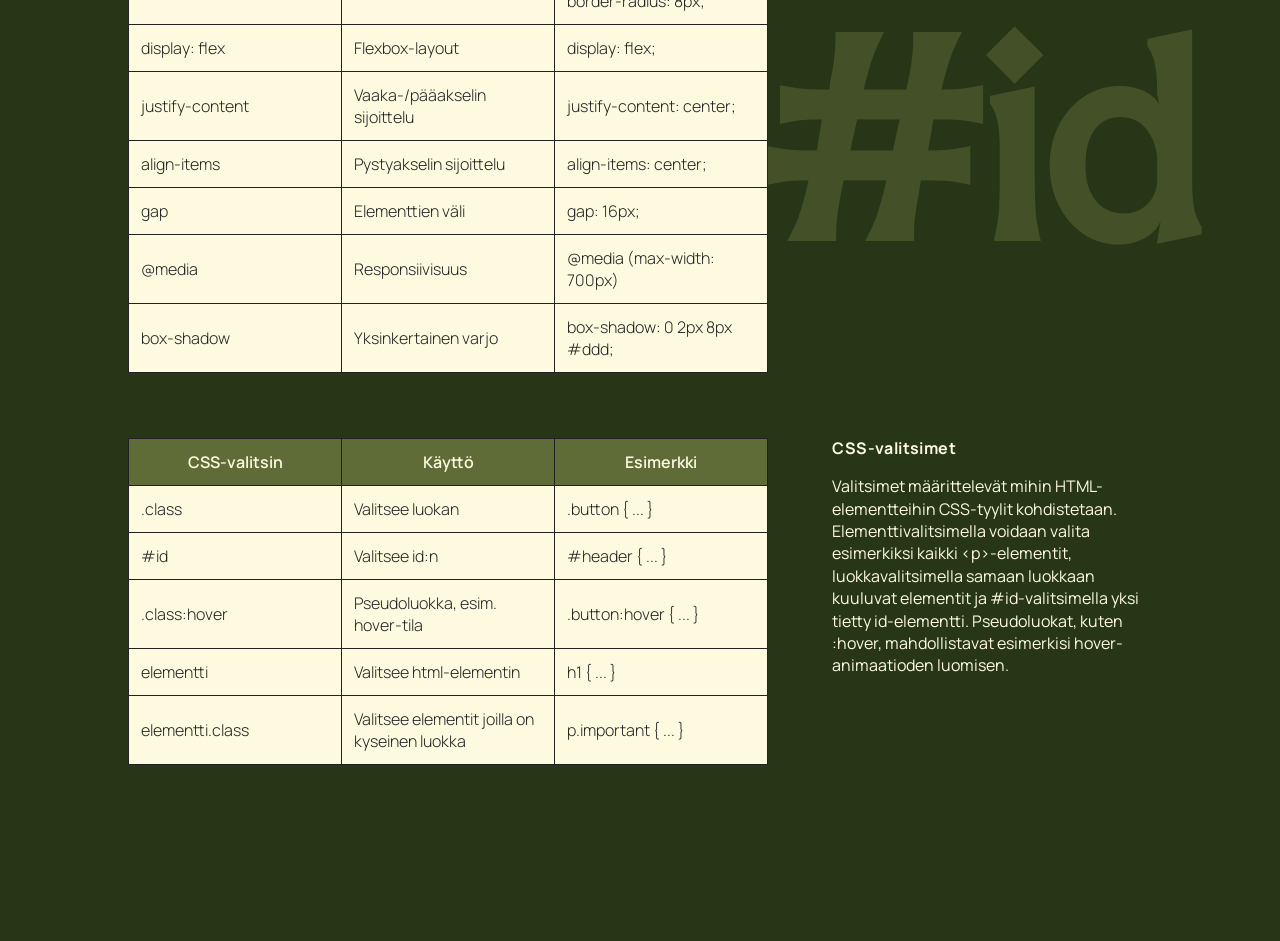
==== commit 0e130be0: "Paranneltu responsiivisuutta" ====
--- a/subpage.html
+++ b/subpage.html
@@ -25,14 +25,16 @@
     <header class="layout-header-subpage">
         <div class="header-subpage-content">
             <h1>Web-suunnittelijan työkalupakki</h1>
-            <h5>Tälle sivulle on koostettu hyödyllisiä linkkejä sekä yleisiä HTML ja CSS -komentoja, joita
+            <h5>Tälle sivulle on koostettu hyödyllisiä linkkejä sekä joitain niistä HTML ja CSS -komennoista, joita
                 harjoitustöissä on käytetty.</h5>
         </div>
         <a href="index.html">Takaisin etusivulle</a>
     </header>
 
+<hr>
+
     <section class="links-subpage">
-        <h3>Hyödyllisiä verkkosivustoja koodaamisen tueksi</h3>
+        <h2>Hyödyllisiä verkkosivustoja koodaamisen tueksi</h2>
 
         <div class="container-links-subpage">
             <a class="link-card" href="https://www.w3schools.com" target="_blank">
@@ -52,6 +54,8 @@
 
         </div>
     </section>
+
+<hr>
 
     <main class="main-subpage">
         <section class="container-table-section">
@@ -235,8 +239,8 @@
                 <aside>
                     <strong>HTML-attribuutit</strong>
                     <p>Attribuutit antavat HTML-elementeille lisätietoja tai ominaisuuksia. Ne kirjoitetaan
-                        elementin avaavaan tagiin, ja niiden arvo määritellään yleensä lainausmerkeissä. Esimerkiksi class ja id
-                        auttavat tyylien kohdistamisessa, kun taas <i>href</i> kertoo linkin kohteen ja <i>src</i> kuvan sijainnin.</p>
+                        elementin avaavaan tagiin, ja niiden arvo määritellään yleensä lainausmerkeissä. Esimerkiksi "class" ja "id"
+                        auttavat tyylien kohdistamisessa, kun taas "href" kertoo linkin kohteen ja "src" kuvan sijainnin.</p>
                 </aside>
             </section>
         </section>
@@ -375,12 +379,9 @@
                 <aside>
                     <strong>CSS-valitsimet</strong>
                     <p>Valitsimet määrittelevät mihin HTML-elementteihin CSS-tyylit kohdistetaan.
-                        Elementtiselektorilla voidaan
-                        valita esimerkiksi kaikki &lt;p&gt;-elementit, .class-selectorilla tiettyyn luokkaan
-                        kuuluvat elementit
-                        ja #id-selectorilla yksi tietty elementti. Pseudoluokat, kuten :hover, mahdollistavat
-                        tyylien
-                        muuttamisen elementin eri tiloissa.</p>
+                        Elementtivalitsimella voidaan valita esimerkiksi kaikki &lt;p&gt;-elementit, luokkavalitsimella samaan luokkaan
+                        kuuluvat elementit ja #id-valitsimella yksi tietty id-elementti. Pseudoluokat, kuten :hover, mahdollistavat
+                        esimerkisi hover-animaatioden luomisen.</p>
                 </aside>
             </section>
         </section>
--- a/style.css
+++ b/style.css
@@ -22,6 +22,10 @@
 
 }
 
+li {
+  margin-bottom: 0.8rem;
+}
+
 h1 {
   font-family: "Faculty Glyphic", sans-serif;
   font-size: clamp(2rem, 4vw, 3.5rem);
@@ -38,7 +42,7 @@
 
 h3 {
   font-family: "Faculty Glyphic", sans-serif;
-  font-size: clamp(20px, 2.5vw, 24px);
+  font-size: clamp(22px, 2.5vw, 24px);
   letter-spacing: 0.8px;
 }
 
@@ -53,6 +57,7 @@
   font-size: clamp(18px, 2vw, 20px);
   font-weight: 400;
   letter-spacing: 0.8px;
+  line-height: 1.6;
 }
 
 strong {
@@ -65,7 +70,6 @@
 /* #region header */
 
 .container-header {
-  min-height: 100vh;
   padding: 10% 10%;
   display: flex;
   flex-direction: column;
@@ -83,12 +87,6 @@
   display: flex;
   flex-direction: row;
   column-gap: 6rem;
-}
-
-@media (max-width: 767px) {
-  .header-columns {
-  flex-direction: column;
-  }
 }
 
 .tag-list {
@@ -128,6 +126,7 @@
   font-size: 2.5rem;
   color: #606C38;
 }
+
 .container-header h1,
 .container-header h2,
 .container-header h3 {
@@ -205,6 +204,23 @@
   margin: 0;
 }
 
+
+@media (max-width: 767px) {
+  .container-header {
+    padding: 10% 7.5% 20%;
+    gap: 2rem;
+  }
+
+  .header-columns {
+  flex-direction: column;
+  }
+
+   .scroll-hint{
+    display: none;
+  }
+}
+
+
 /* #endregion */
 
 /* #region main */
@@ -224,6 +240,17 @@
   background-size: auto 120%;
 
   box-shadow: 0 -8px 20px #00000025;
+}
+
+.container-main h1,
+.container-main .course-card {
+  position: relative;
+  z-index: 1;
+}
+
+.container-main h1 {
+  color: #DDA15E;
+  margin-bottom: 0;
 }
 
 .code-fade-green {
@@ -236,17 +263,6 @@
   pointer-events: none;
 }
 
-.container-main h1,
-.container-main .course-card {
-  position: relative;
-  z-index: 1;
-}
-
-.container-main h1 {
-  color: #DDA15E;
-  margin-bottom: 0;
-}
-
 .course-card {
   display: flex;
   flex-direction: column;
@@ -290,13 +306,6 @@
   gap: 8vh;
 }
 
-@media (max-width:767px) {
-  .two-columns{
-  flex-direction: column;
-  gap: 1.5rem;
-  }
-}
-
 .two-columns p {
   margin: 0;
 }
@@ -331,6 +340,27 @@
   color: #BC6C25;
   text-decoration: underline;
 }
+
+@media (max-width: 767px) {
+  .container-main {
+    padding: 5rem 7.5% 5rem;
+    gap: 3rem;
+  }
+  
+   .container-main h1 {
+   margin-bottom: 0;
+  }
+
+  .course-card {
+    padding:1.5rem;
+  }
+
+  .two-columns{
+  flex-direction: column;
+  gap: 1.5rem;
+  }
+}
+
 
 /* #endregion */
 
@@ -376,12 +406,6 @@
   z-index: 1;
 }
 
-@media (max-width: 767px) {
-  .section-reflection::before {
-    display: none;
-  }
-}
-
 .three-columns {
   display: grid;
   grid-template-columns: repeat(3, 1fr);
@@ -389,15 +413,21 @@
   margin-top: 4rem;
 }
 
-@media (max-width:767px) {
+@media (max-width: 767px) {
+
+  .section-reflection {
+    padding: 5rem 7.5% 5rem;
+  }
+
+  .section-reflection::before {
+    display: none;
+  }
+
   .three-columns {
   grid-template-columns: 1fr;
   gap: 1rem;
-  }
-}
-
-.section-reflection h4 {
-  color: #283618;
+  margin-top: 2rem;
+  }
 }
 
 /* #endregion */
@@ -449,13 +479,6 @@
   display: flex;
   justify-content: center;
   gap: 6rem;
-}
-
-@media (max-width:767px){
-  .container-buttons {
-  flex-direction: column;
-  gap: 2rem;
-  }
 }
 
 .container-buttons a {
@@ -508,6 +531,20 @@
   box-shadow: 0.5px 0.5px 3px #BC6C25;
 }
 
+@media (max-width:767px){
+  
+  .footer{
+    padding: 5rem 7.5%;
+  }
+
+  .container-buttons {
+  flex-direction: column;
+  gap: 2rem;
+  min-width: none;width: 60vw;
+  margin: 0 auto;
+  }
+}
+
 /* #endregion */
 
 /* #endregion */
@@ -559,24 +596,12 @@
   padding: 3rem 10%;
 }
 
-@media (max-width:767px) {
-  .layout-header-subpage {
-    flex-direction: column;
-    gap: 2rem;
-  }
-}
-
 .header-subpage-content {
   display: flex;
   flex-direction: column;
   width: 60%;
 }
 
-@media (max-width:767px) {
-  .header-subpage-content {
-    width: 100%;  
-  }
-}
 .layout-header-subpage a {
   font-family: "Manrope";
   font-weight: 500;
@@ -610,6 +635,25 @@
   transform: translateY(0);
 }
 
+@media (max-width:767px) {
+
+  .layout-header-subpage {
+    flex-direction: column;
+    gap: 1rem;
+    padding: 3rem 7.5% 5rem;
+  }
+
+  .header-subpage-content {
+    width: 100%;  
+  }
+
+  .header-subpage-content h1 {
+    margin-bottom: 0;
+  }
+
+}
+
+
 /* #endregion */
 
 /* #region useful links */
@@ -619,20 +663,14 @@
   flex-direction: column;
   gap: 2rem;
   min-height: 20vh;
-  padding: 3rem 10%;
+  padding: 4rem 10% 6rem;
+  box-shadow: 0 -8px 20px #00000025;
 }
 
 .container-links-subpage {
   display: flex;
   flex-direction: row;
   gap: 4rem;
-}
-
-@media (max-width:767px) {
-  .container-links-subpage {
-    flex-direction: column;
-    gap: 2rem;
-  }
 }
 
 .link-card {
@@ -685,47 +723,43 @@
   margin: 0;
 }
 
+@media (max-width:767px) {
+
+  .links-subpage{
+    padding: 3rem 7.5% 5rem;
+  }
+
+  .container-links-subpage {
+    flex-direction: column;
+    gap: 2rem;
+  }
+}
+
 /* #endregion */
 
 /* #region main */
 
 .main-subpage {
   margin-bottom: 5vw;
+  padding: 3rem 10%;
+
 }
 
 .container-table-section {
   display: flex;
   flex-direction: column;
   gap: 4rem;
-  padding: 3rem 10%;
+  margin-bottom: 4rem;
 }
 
 .container-table-section h2 {
-  margin-bottom: 0rem;
+  margin-bottom: -1rem;
 }
 
 .container-table-plus-aside {
   display: flex;
   flex-direction: row;
   gap: 4rem;
-}
-
-@media (max-width:767px) {
-
-  .container-table-plus-aside {
-      flex-direction: column;
-      gap: 1.5rem;
-
-      aside{
-        order:1;
-        max-width: 60ch;
-      }
-
-      table {
-        order:2;
-      }
-  }
-
 }
 
 aside {
@@ -821,18 +855,47 @@
   z-index: 0;
 }
 
-@media (max-width:767px) {
+.container-table-section * {
+  position: relative;
+  z-index: 1;
+}
+
+@media (max-width: 767px) {
+
+  .main-subpage {
+    margin-bottom:0;
+    padding: 5rem 7.5%;
+  }
+
+  .main-subpage h2 {
+    margin-top: 0rem;
+    margin-bottom: 0rem;
+  }
+
+  .container-table-section {
+    gap:3rem; 
+  }
+
+  .container-table-plus-aside {
+    flex-direction: column;
+    gap: 1.5rem;
+  }
+
+  .container-table-plus-aside aside {
+    order: 1;
+    max-width: 60ch;
+  }
+
+  .container-table-plus-aside table {
+    order: 2;
+  }
+
   .id-decoration::before,
   .type-decoration::before {
     display: none;
   }
 }
 
-.container-table-section * {
-  position: relative;
-  z-index: 1;
-}
-
 /* #endregion */
 
 /* #endregion */
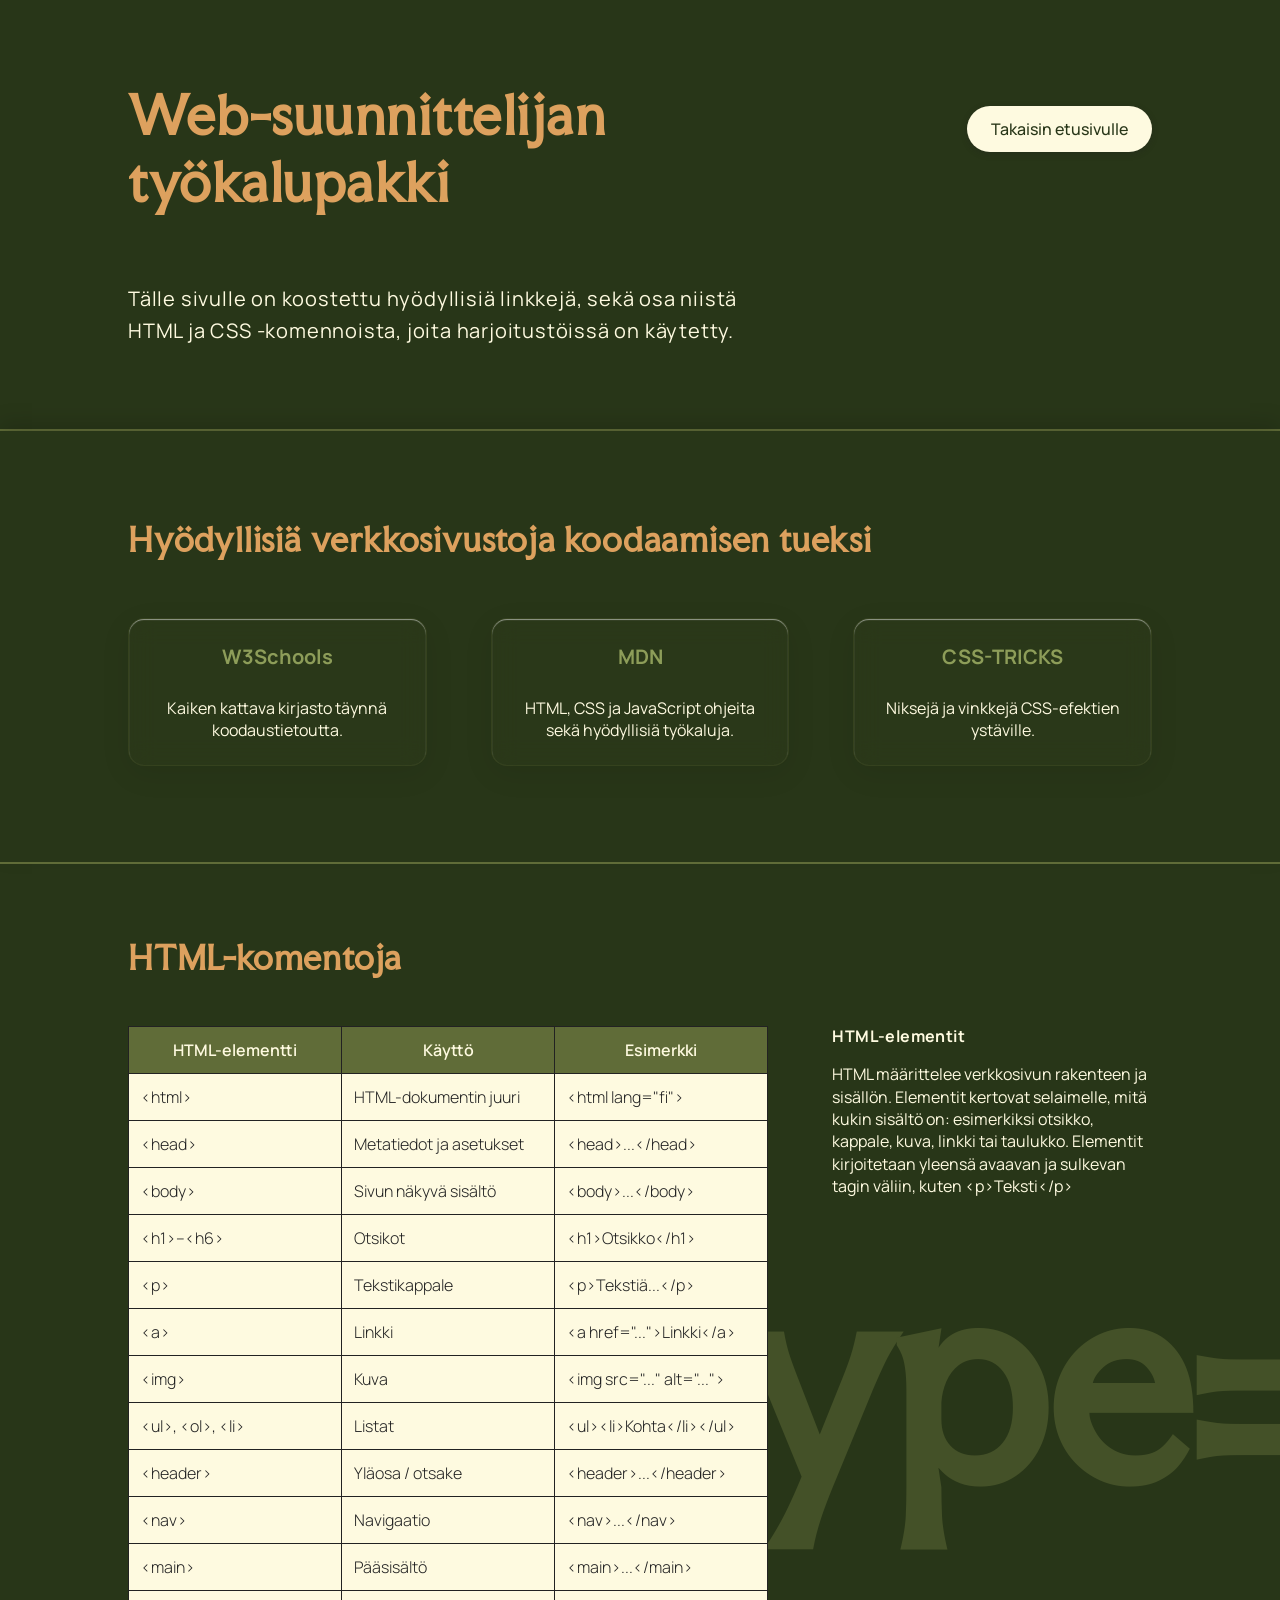
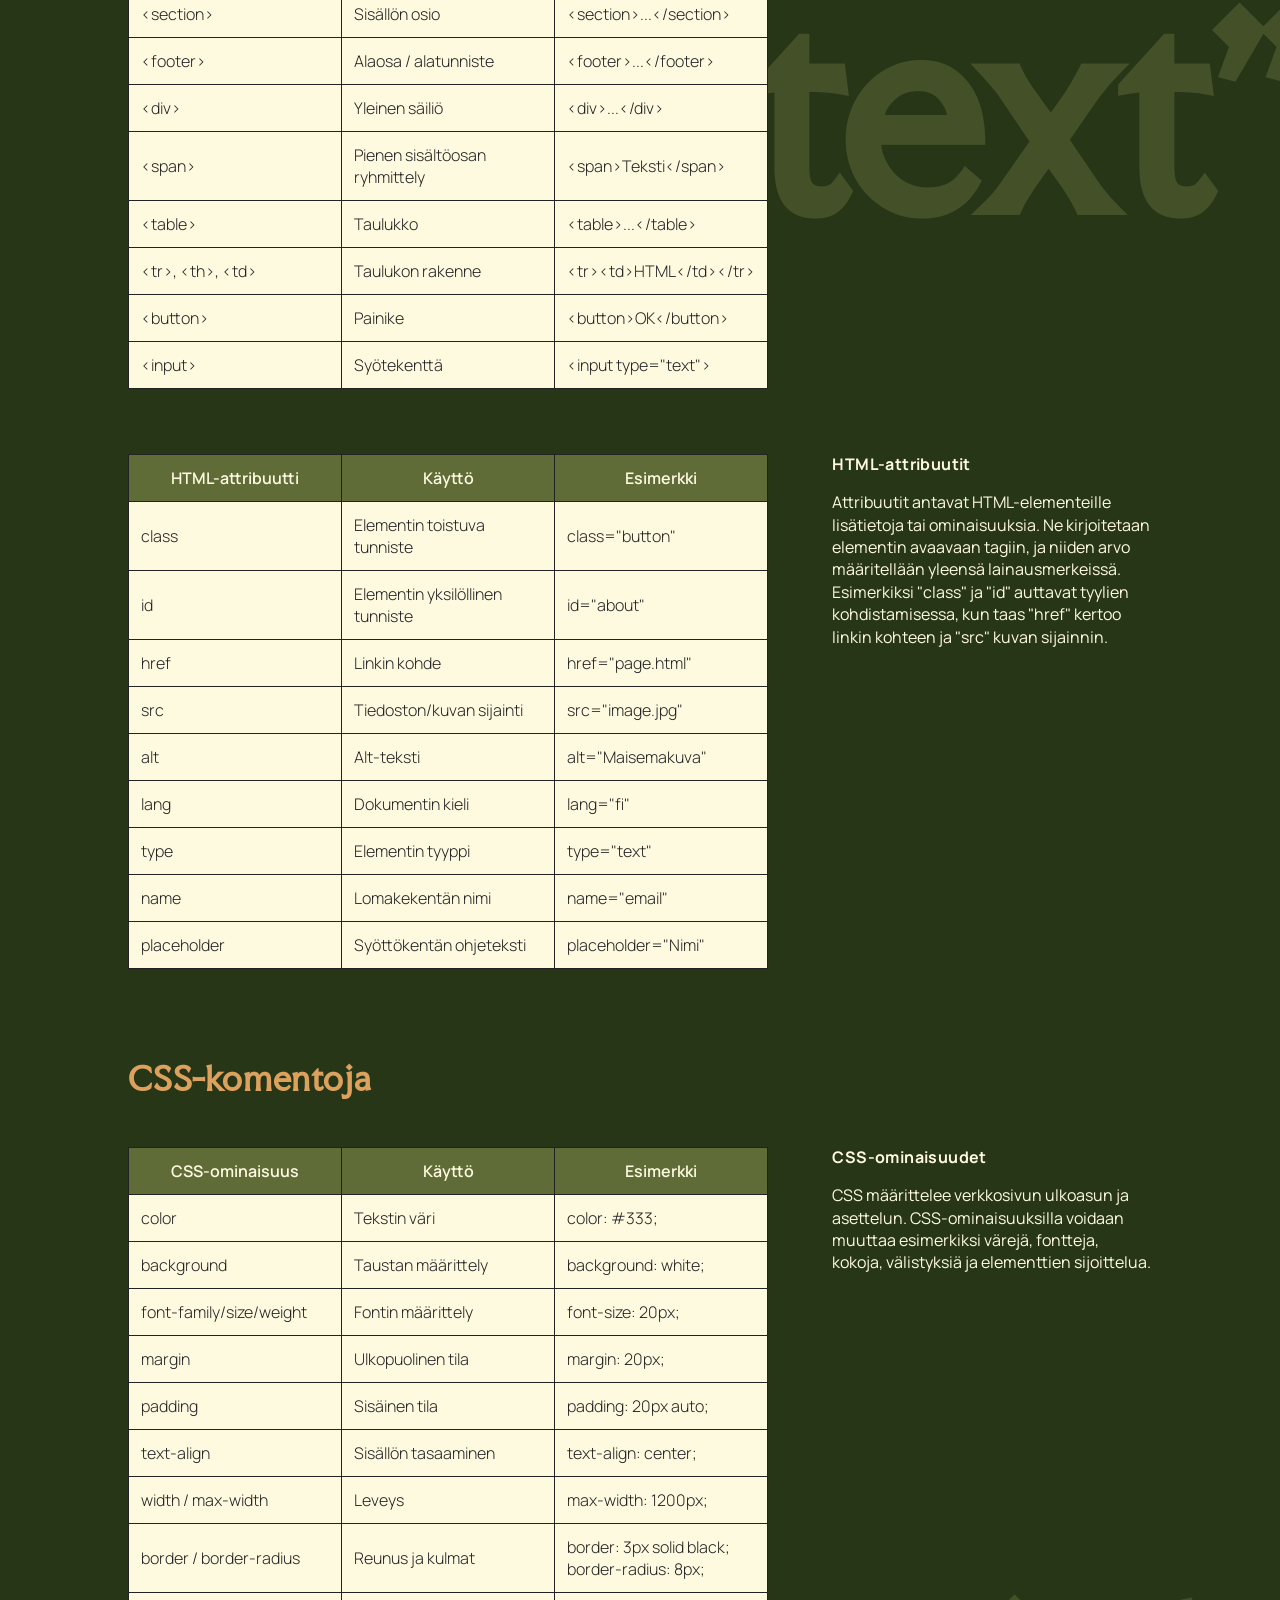
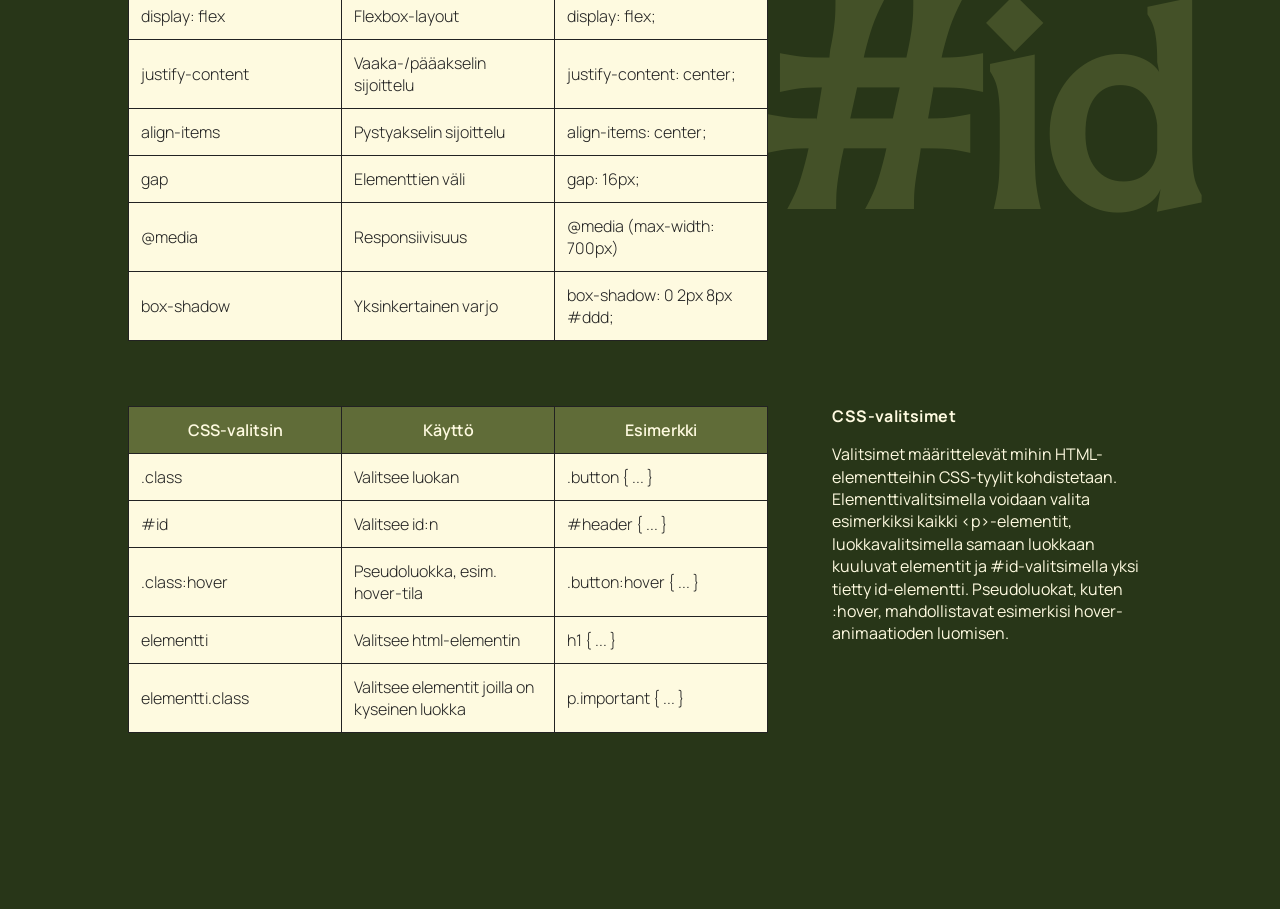
==== commit fc4981ae: "Korjattu kirjoitusvirhe alasivulla" ====
--- a/subpage.html
+++ b/subpage.html
@@ -25,7 +25,7 @@
     <header class="layout-header-subpage">
         <div class="header-subpage-content">
             <h1>Web-suunnittelijan työkalupakki</h1>
-            <h5>Tälle sivulle on koostettu hyödyllisiä linkkejä sekä joitain niistä HTML ja CSS -komennoista, joita
+            <h5>Tälle sivulle on koostettu hyödyllisiä linkkejä, sekä osa niistä HTML ja CSS -komennoista, joita
                 harjoitustöissä on käytetty.</h5>
         </div>
         <a href="index.html">Takaisin etusivulle</a>
